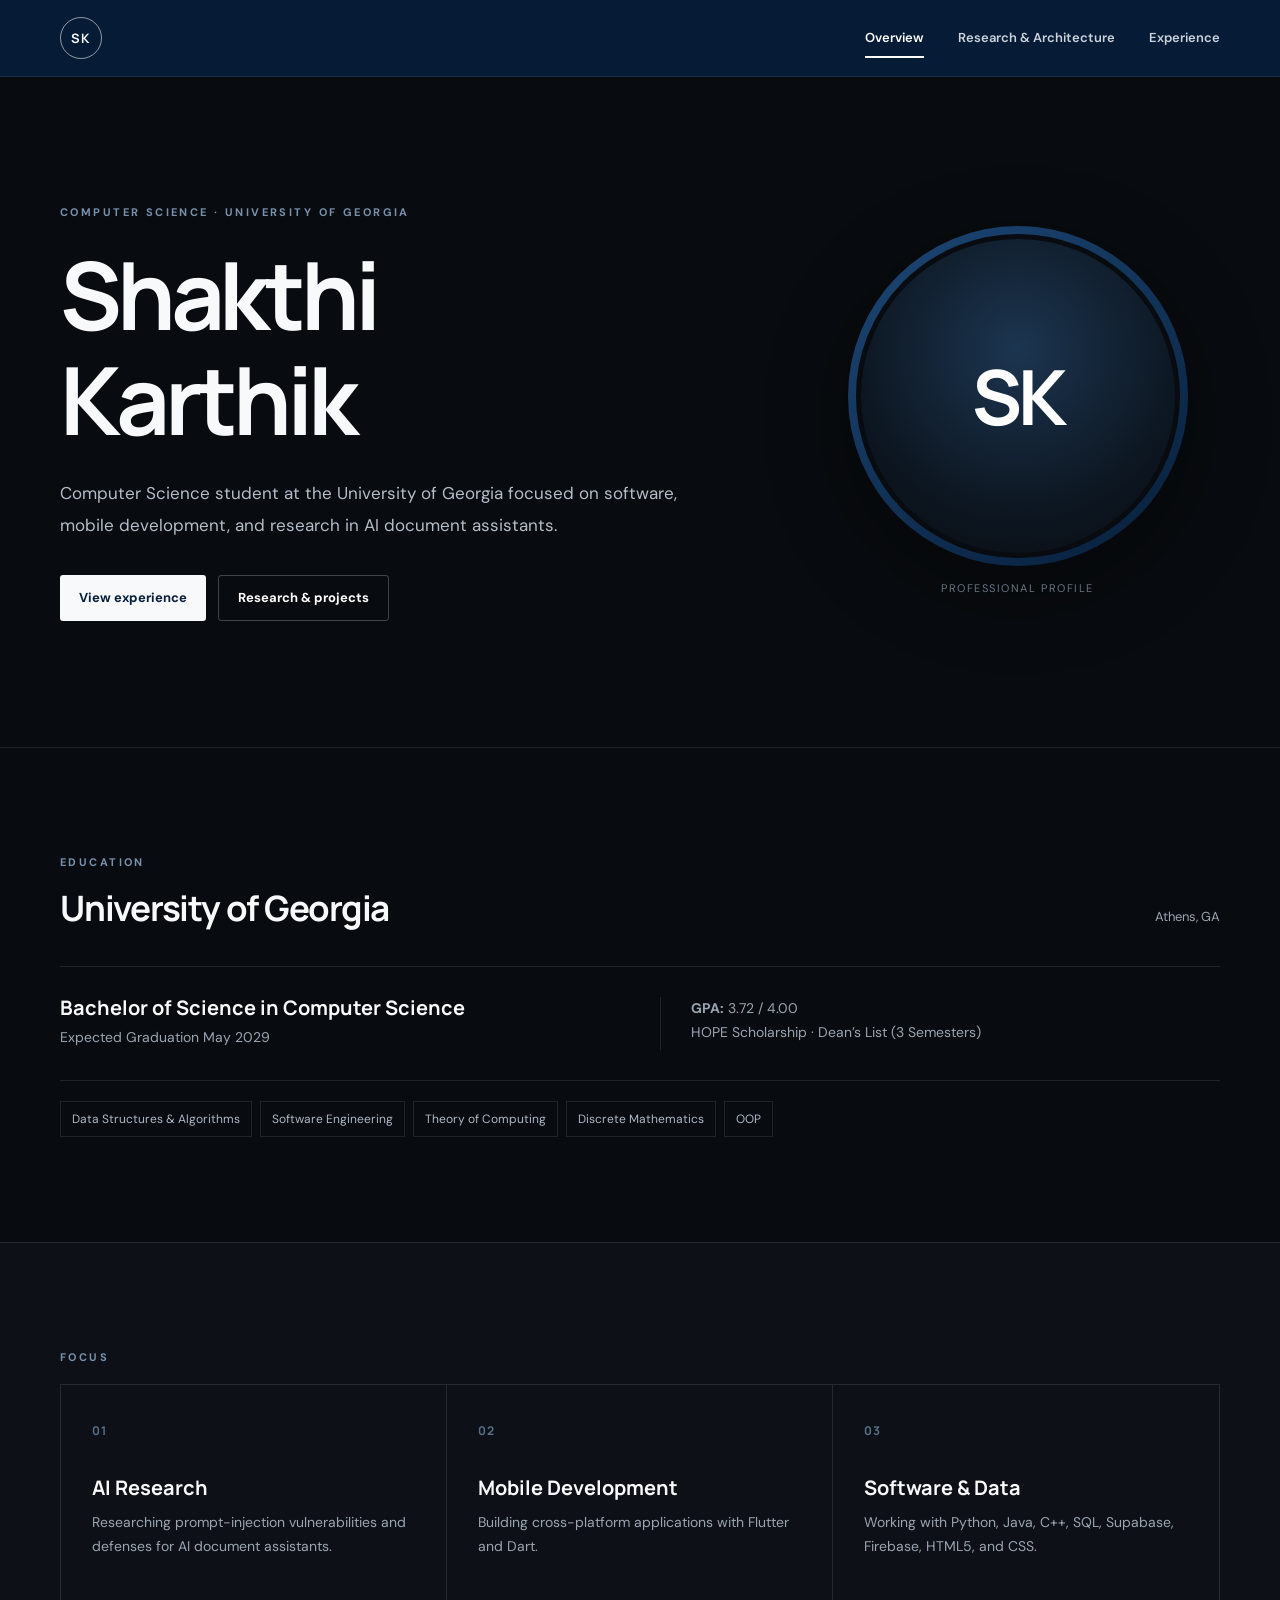
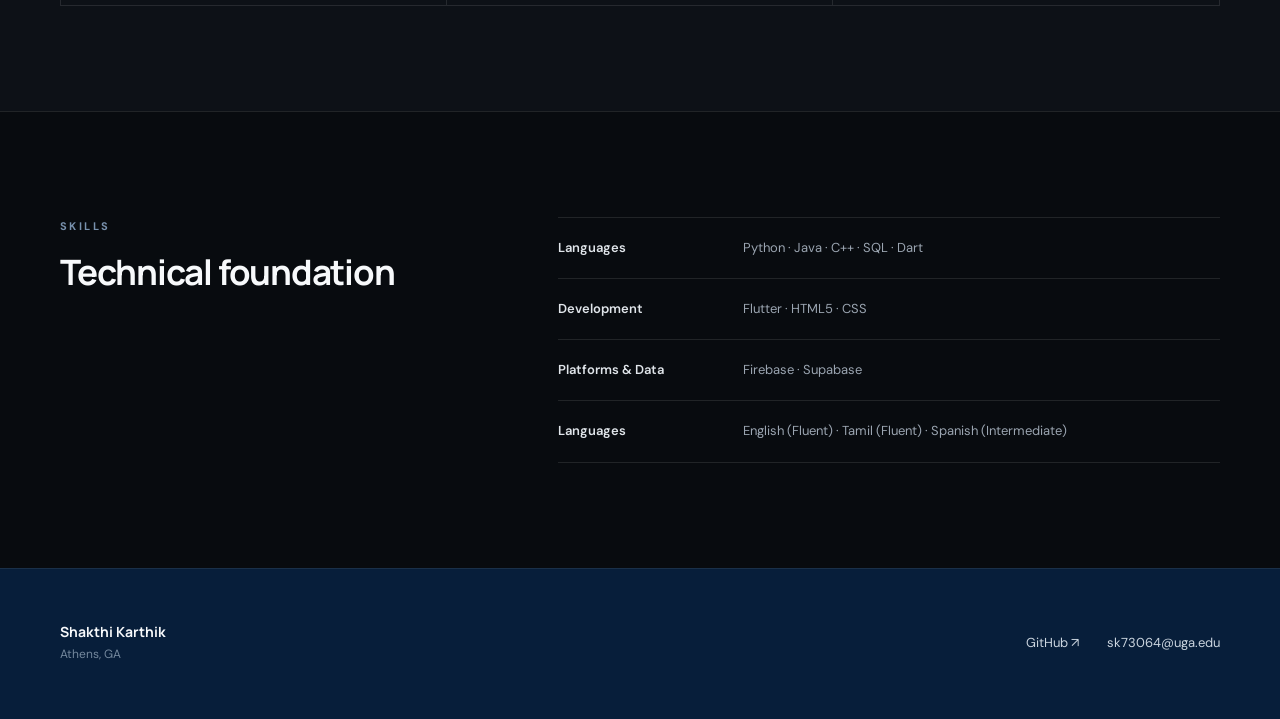
==== index.html @ 303799dc "Add files via upload" ====
<!DOCTYPE html>
<html lang="en">
<head>
  <meta charset="UTF-8">
  <meta name="viewport" content="width=device-width, initial-scale=1.0">
  <meta name="description" content="Shakthi Karthik — Computer Science portfolio.">
  <title>Shakthi Karthik | Overview</title>
  <link rel="stylesheet" href="styles.css">
</head>
<body>
  <header class="site-header">
    <div class="container nav-wrap">
      <a class="logo" href="index.html" aria-label="Shakthi Karthik home">SK</a>
      <nav aria-label="Primary navigation">
        <a class="active" href="index.html">Overview</a>
        <a href="research.html">Research &amp; Architecture</a>
        <a href="experience.html">Experience</a>
      </nav>
    </div>
  </header>

  <main>
    <section class="hero container">
      <div class="hero-copy">
        <p class="kicker">COMPUTER SCIENCE · UNIVERSITY OF GEORGIA</p>
        <h1>Shakthi<br>Karthik</h1>
        <p class="lead">
          Computer Science student at the University of Georgia focused on software,
          mobile development, and research in AI document assistants.
        </p>
        <div class="hero-actions">
          <a class="button button-light" href="experience.html">View experience</a>
          <a class="button button-outline" href="research.html">Research &amp; projects</a>
        </div>
      </div>

      <div class="portrait-wrap" aria-label="Profile image placeholder">
        <div class="portrait">
          <span>SK</span>
        </div>
        <p class="portrait-note">Professional profile</p>
      </div>
    </section>

    <section class="section">
      <div class="container">
        <div class="section-label">EDUCATION</div>
        <div class="split-heading">
          <h2>University of Georgia</h2>
          <span>Athens, GA</span>
        </div>

        <div class="education-row">
          <div>
            <h3>Bachelor of Science in Computer Science</h3>
            <p>Expected Graduation May 2029</p>
          </div>
          <div class="education-details">
            <p><strong>GPA:</strong> 3.72 / 4.00</p>
            <p>HOPE Scholarship · Dean’s List (3 Semesters)</p>
          </div>
        </div>

        <div class="coursework">
          <span>Data Structures &amp; Algorithms</span>
          <span>Software Engineering</span>
          <span>Theory of Computing</span>
          <span>Discrete Mathematics</span>
          <span>OOP</span>
        </div>
      </div>
    </section>

    <section class="section section-alt">
      <div class="container">
        <div class="section-label">FOCUS</div>
        <div class="focus-grid">
          <article>
            <span class="index">01</span>
            <h3>AI Research</h3>
            <p>Researching prompt-injection vulnerabilities and defenses for AI document assistants.</p>
          </article>
          <article>
            <span class="index">02</span>
            <h3>Mobile Development</h3>
            <p>Building cross-platform applications with Flutter and Dart.</p>
          </article>
          <article>
            <span class="index">03</span>
            <h3>Software &amp; Data</h3>
            <p>Working with Python, Java, C++, SQL, Supabase, Firebase, HTML5, and CSS.</p>
          </article>
        </div>
      </div>
    </section>

    <section class="section">
      <div class="container skills-layout">
        <div>
          <div class="section-label">SKILLS</div>
          <h2>Technical foundation</h2>
        </div>
        <div class="skill-list">
          <div><span>Languages</span><p>Python · Java · C++ · SQL · Dart</p></div>
          <div><span>Development</span><p>Flutter · HTML5 · CSS</p></div>
          <div><span>Platforms &amp; Data</span><p>Firebase · Supabase</p></div>
          <div><span>Languages</span><p>English (Fluent) · Tamil (Fluent) · Spanish (Intermediate)</p></div>
        </div>
      </div>
    </section>
  </main>

  <footer class="site-footer">
    <div class="container footer-wrap">
      <div>
        <span class="footer-name">Shakthi Karthik</span>
        <span class="footer-location">Athens, GA</span>
      </div>
      <div class="footer-links">
        <a href="https://github.com/skarthikb-tech" target="_blank" rel="noopener noreferrer">GitHub ↗</a>
        <a href="mailto:sk73064@uga.edu">sk73064@uga.edu</a>
      </div>
    </div>
  </footer>
</body>
</html>
---- styles.css ----
@import url('https://fonts.googleapis.com/css2?family=DM+Sans:wght@400;500;600;700&family=Manrope:wght@500;600;700;800&display=swap');

:root {
  --black: #080b0f;
  --black-2: #0d1117;
  --navy: #071e3a;
  --navy-2: #0b2a50;
  --white: #f7f9fb;
  --muted: #9ba5b1;
  --muted-2: #697482;
  --line: rgba(255,255,255,.10);
  --max: 1160px;
}

* { box-sizing: border-box; margin: 0; padding: 0; }

html { scroll-behavior: smooth; }

body {
  background: var(--black);
  color: var(--white);
  font-family: "DM Sans", sans-serif;
  line-height: 1.7;
  -webkit-font-smoothing: antialiased;
}

a { color: inherit; text-decoration: none; }

.container {
  width: min(calc(100% - 48px), var(--max));
  margin-inline: auto;
}

.site-header {
  position: sticky;
  top: 0;
  z-index: 20;
  background: rgba(7, 30, 58, .94);
  border-bottom: 1px solid rgba(255,255,255,.08);
  backdrop-filter: blur(16px);
}

.nav-wrap {
  height: 76px;
  display: flex;
  align-items: center;
  justify-content: space-between;
}

.logo {
  width: 42px;
  height: 42px;
  border: 1px solid rgba(255,255,255,.55);
  border-radius: 50%;
  display: grid;
  place-items: center;
  font: 700 13px "Manrope", sans-serif;
  letter-spacing: .12em;
  transition: .25s ease;
}

.logo:hover { background: rgba(255,255,255,.08); transform: translateY(-2px); }

nav { display: flex; gap: 34px; }

nav a {
  position: relative;
  color: #cbd3dc;
  font-size: 13px;
  font-weight: 600;
  transition: color .2s ease;
}

nav a:hover, nav a.active { color: #fff; }

nav a::after {
  content: "";
  position: absolute;
  left: 0;
  bottom: -9px;
  width: 0;
  height: 2px;
  background: #fff;
  transition: width .2s ease;
}

nav a:hover::after, nav a.active::after { width: 100%; }

.hero {
  min-height: 670px;
  display: grid;
  grid-template-columns: 1.25fr .75fr;
  align-items: center;
  gap: 80px;
}

.hero-copy { padding: 70px 0; }

.kicker, .section-label, .project-type {
  color: #7891ad;
  font-size: 11px;
  font-weight: 700;
  letter-spacing: .22em;
  text-transform: uppercase;
}

.kicker { margin-bottom: 20px; }

h1, h2, h3 {
  font-family: "Manrope", sans-serif;
  font-weight: 700;
  line-height: 1.12;
}

.hero h1 {
  font-size: clamp(56px, 8vw, 94px);
  letter-spacing: -.055em;
}

.lead {
  max-width: 620px;
  margin-top: 26px;
  color: #b5bec8;
  font-size: 17px;
  line-height: 1.85;
}

.hero-actions {
  display: flex;
  gap: 12px;
  flex-wrap: wrap;
  margin-top: 34px;
}

.button {
  min-height: 46px;
  padding: 0 19px;
  display: inline-flex;
  align-items: center;
  justify-content: center;
  border-radius: 3px;
  font-size: 13px;
  font-weight: 700;
  transition: .25s ease;
}

.button-light { background: #f7f9fb; color: #071e3a; }
.button-light:hover { background: #dfe7ef; transform: translateY(-2px); }

.button-outline {
  border: 1px solid rgba(255,255,255,.23);
  color: #fff;
}
.button-outline:hover { border-color: #fff; background: rgba(255,255,255,.05); }

.portrait-wrap { text-align: center; }

.portrait {
  width: min(340px, 75vw);
  aspect-ratio: 1;
  margin-inline: auto;
  border-radius: 50%;
  padding: 8px;
  display: grid;
  place-items: center;
  background: linear-gradient(145deg, #1c4775, #071e3a);
  box-shadow: 0 24px 80px rgba(0,0,0,.35);
}

.portrait::after {
  content: "";
  position: absolute;
  width: 0;
  height: 0;
}

.portrait span {
  width: 100%;
  height: 100%;
  border-radius: 50%;
  border: 5px solid var(--black);
  display: grid;
  place-items: center;
  background:
    radial-gradient(circle at 50% 35%, #1c3550, #0d1722 62%, #080b0f);
  color: #fff;
  font: 700 clamp(48px, 7vw, 76px) "Manrope", sans-serif;
  letter-spacing: -.05em;
}

.portrait-note {
  margin-top: 13px;
  color: var(--muted-2);
  font-size: 11px;
  letter-spacing: .14em;
  text-transform: uppercase;
}

.section {
  padding: 105px 0;
  border-top: 1px solid var(--line);
}

.section-alt { background: var(--black-2); }

.section-label { margin-bottom: 17px; }

.split-heading {
  display: flex;
  align-items: baseline;
  justify-content: space-between;
  gap: 30px;
}

.split-heading h2, .skills-layout h2 { font-size: 35px; letter-spacing: -.035em; }
.split-heading > span { color: var(--muted); font-size: 13px; }

.education-row {
  margin-top: 38px;
  padding: 30px 0;
  border-top: 1px solid var(--line);
  border-bottom: 1px solid var(--line);
  display: grid;
  grid-template-columns: 1fr 1fr;
  gap: 40px;
}

.education-row h3 { font-size: 20px; margin-bottom: 7px; }
.education-row p, .education-details p { color: var(--muted); font-size: 14px; }
.education-details { padding-left: 30px; border-left: 1px solid var(--line); }

.coursework {
  display: flex;
  flex-wrap: wrap;
  gap: 8px;
  margin-top: 20px;
}

.coursework span {
  border: 1px solid var(--line);
  color: #aeb8c3;
  padding: 7px 11px;
  font-size: 12px;
}

.focus-grid {
  display: grid;
  grid-template-columns: repeat(3,1fr);
  border: 1px solid var(--line);
}

.focus-grid article {
  min-height: 220px;
  padding: 31px;
  border-right: 1px solid var(--line);
}
.focus-grid article:last-child { border-right: 0; }

.index, .project-number {
  color: #58708a;
  font: 700 12px "Manrope", sans-serif;
  letter-spacing: .1em;
}

.focus-grid h3 { margin: 34px 0 11px; font-size: 20px; }
.focus-grid p { color: var(--muted); font-size: 14px; }

.skills-layout {
  display: grid;
  grid-template-columns: .75fr 1.25fr;
  gap: 100px;
}

.skill-list { border-top: 1px solid var(--line); }
.skill-list > div {
  display: grid;
  grid-template-columns: 160px 1fr;
  gap: 25px;
  padding: 19px 0;
  border-bottom: 1px solid var(--line);
}
.skill-list span { color: #e0e5ea; font-size: 13px; font-weight: 600; }
.skill-list p { color: var(--muted); font-size: 13px; }

.page-hero {
  padding: 110px 0 90px;
  border-bottom: 1px solid var(--line);
}
.page-hero h1 {
  margin-top: 13px;
  font-size: clamp(46px, 7vw, 78px);
  letter-spacing: -.055em;
}
.page-hero > p:last-child {
  max-width: 610px;
  margin-top: 25px;
  color: var(--muted);
  font-size: 16px;
}

.project-list { padding-top: 15px; }

.project {
  display: grid;
  grid-template-columns: 70px 1fr;
  gap: 30px;
  padding: 58px 0;
  border-bottom: 1px solid var(--line);
}

.project-number { padding-top: 5px; }

.project-top {
  display: flex;
  justify-content: space-between;
  gap: 30px;
  align-items: flex-start;
  margin-bottom: 23px;
}

.project-top h2 { max-width: 750px; margin-top: 7px; font-size: 28px; letter-spacing: -.025em; }
.project-top > span { color: var(--muted-2); font-size: 12px; white-space: nowrap; }

.project-body > p {
  max-width: 850px;
  margin-top: 14px;
  color: #aeb7c1;
  font-size: 14px;
}

.timeline { padding-top: 15px; }

.timeline-item {
  display: grid;
  grid-template-columns: 210px 1fr;
  gap: 55px;
  padding: 55px 0;
  border-bottom: 1px solid var(--line);
}

.timeline-date { color: var(--muted-2); font-size: 12px; padding-top: 5px; }
.timeline-content h2 { margin: 8px 0 22px; font-size: 29px; }
.timeline-content ul { margin-top: 10px; padding-left: 19px; }
.timeline-content li { margin: 9px 0; color: #aeb7c1; font-size: 14px; }

.site-footer {
  background: var(--navy);
  border-top: 1px solid rgba(255,255,255,.08);
}

.footer-wrap {
  min-height: 150px;
  display: flex;
  justify-content: space-between;
  align-items: center;
  gap: 30px;
}

.footer-name { display: block; font: 700 14px "Manrope", sans-serif; }
.footer-location { display: block; color: #74889d; font-size: 12px; margin-top: 3px; }

.footer-links { display: flex; gap: 28px; }
.footer-links a { color: #cbd5df; font-size: 13px; transition: .2s; }
.footer-links a:hover { color: #fff; }

@media (max-width: 850px) {
  .nav-wrap { height: auto; padding: 18px 0; flex-direction: column; gap: 18px; }
  nav { gap: 18px; justify-content: center; flex-wrap: wrap; }
  .hero { min-height: auto; grid-template-columns: 1fr; gap: 45px; text-align: center; padding-top: 60px; padding-bottom: 80px; }
  .hero-copy { padding: 0; }
  .lead { margin-inline: auto; }
  .hero-actions { justify-content: center; }
  .portrait-wrap { order: -1; }
  .portrait { width: 245px; }
  .education-row, .skills-layout { grid-template-columns: 1fr; gap: 25px; }
  .education-details { padding: 20px 0 0; border-left: 0; border-top: 1px solid var(--line); }
  .focus-grid { grid-template-columns: 1fr; }
  .focus-grid article { border-right: 0; border-bottom: 1px solid var(--line); }
  .focus-grid article:last-child { border-bottom: 0; }
  .project, .timeline-item { grid-template-columns: 1fr; gap: 16px; }
  .project-top { flex-direction: column; gap: 8px; }
  .project-top > span { white-space: normal; }
}

@media (max-width: 560px) {
  .container { width: min(calc(100% - 32px), var(--max)); }
  .hero h1 { font-size: 55px; }
  .page-hero h1 { font-size: 48px; }
  .split-heading { flex-direction: column; gap: 6px; }
  .skill-list > div { grid-template-columns: 1fr; gap: 4px; }
  .footer-wrap { padding: 32px 0; flex-direction: column; text-align: center; }
  .footer-links { flex-direction: column; gap: 9px; }
}
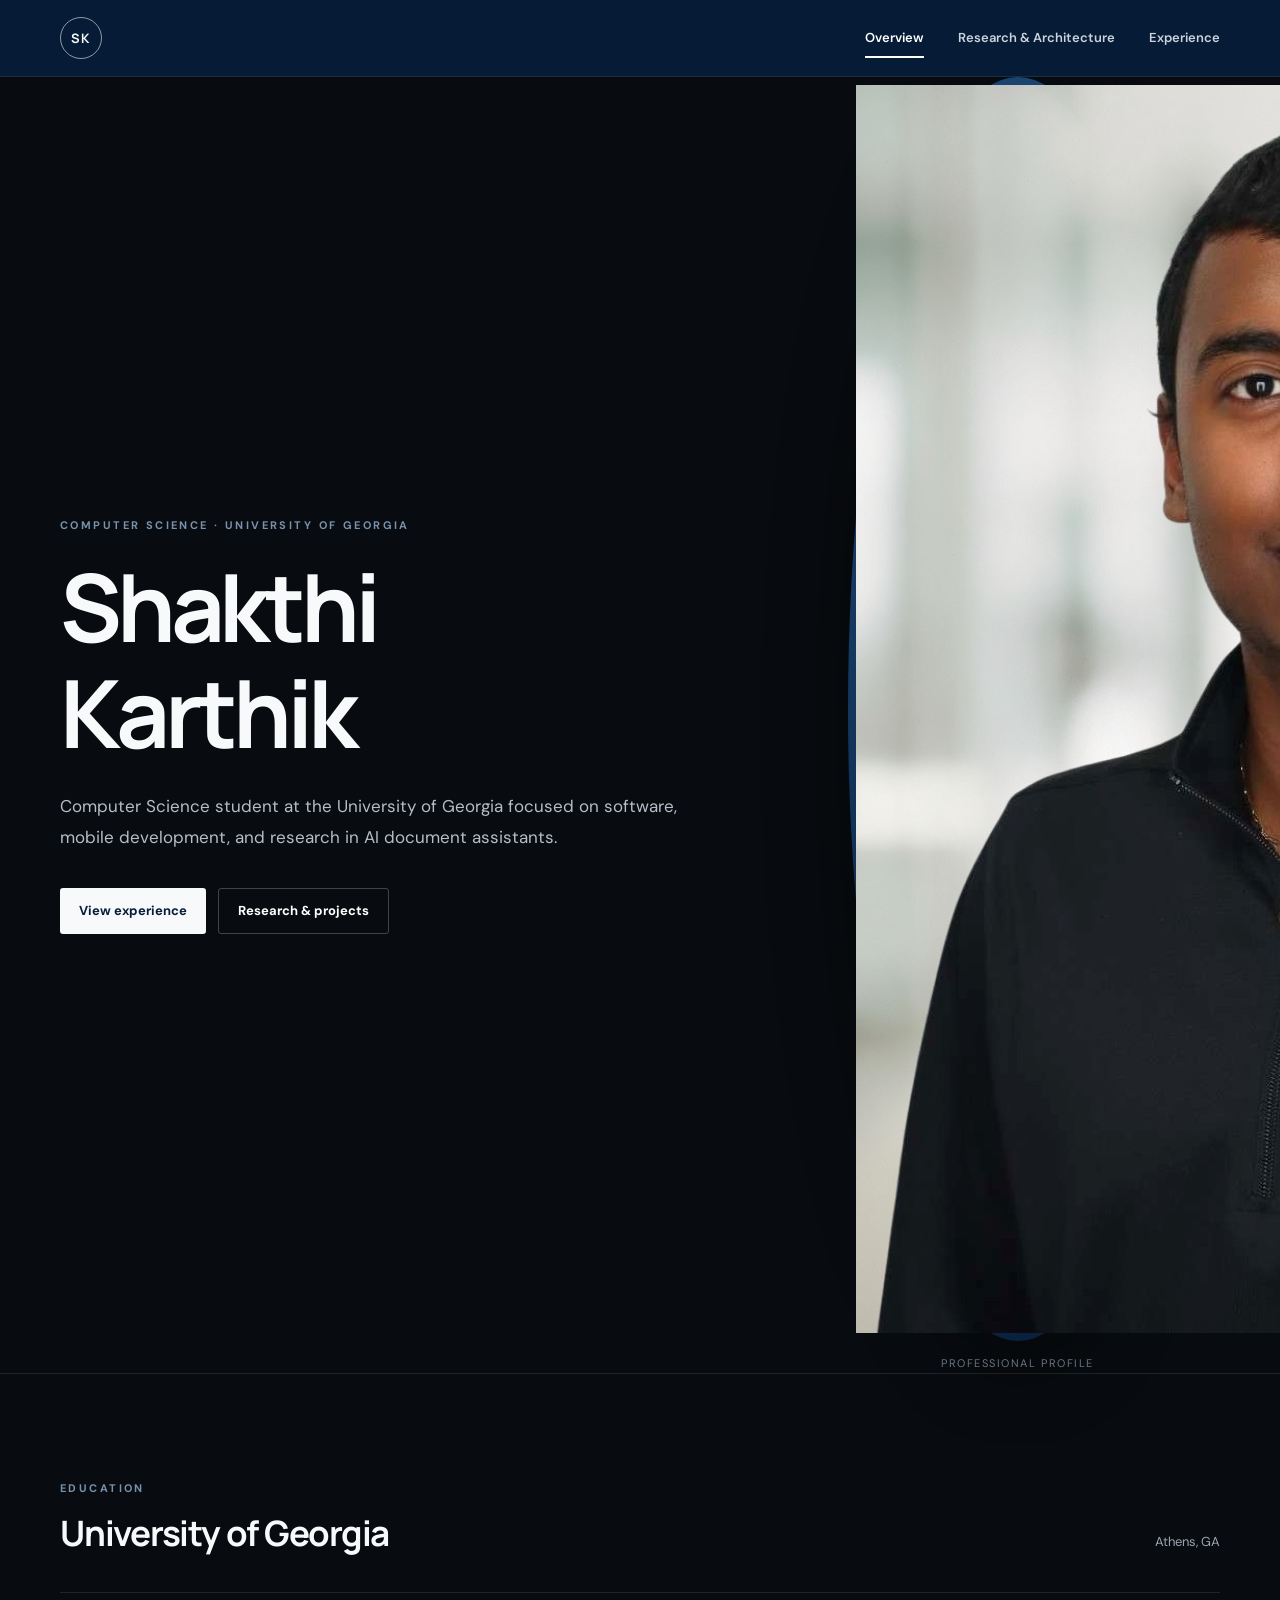
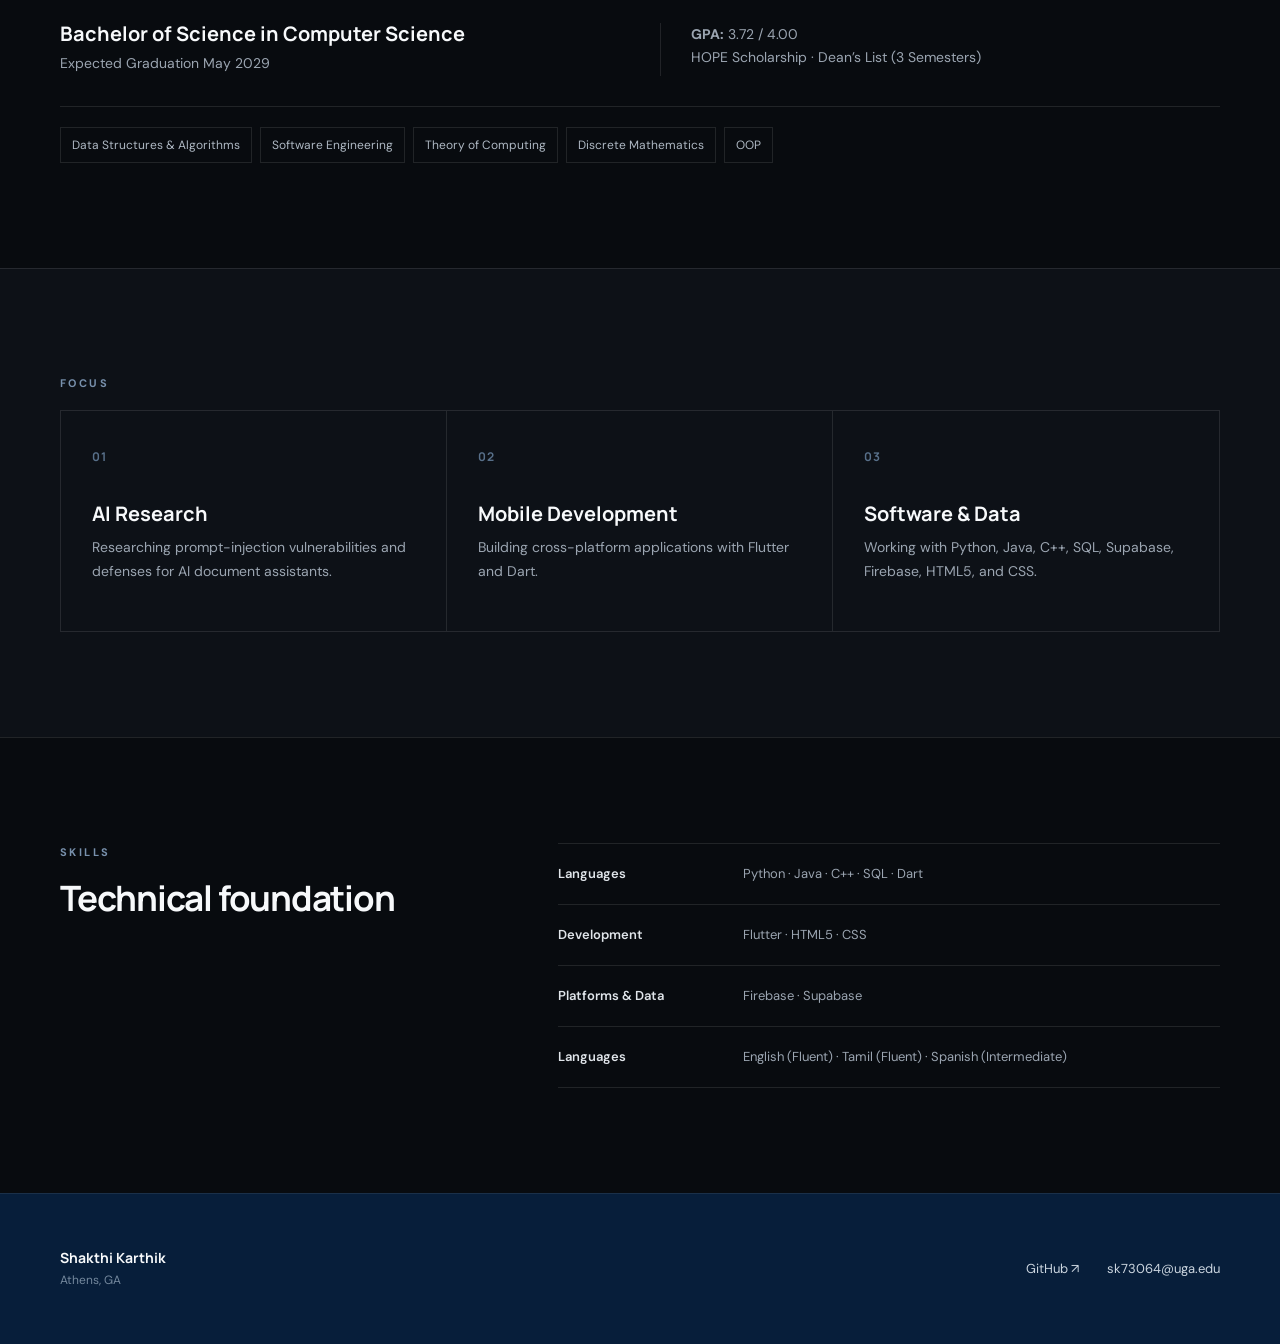
==== commit a7782f05: "Update index.html" ====
--- a/index.html
+++ b/index.html
@@ -34,9 +34,9 @@
         </div>
       </div>
 
-      <div class="portrait-wrap" aria-label="Profile image placeholder">
+      <div class="portrait-wrap">
         <div class="portrait">
-          <span>SK</span>
+          <img src="assets/cover.jpg" alt="Shakthi Karthik Cover" class="portrait-img">
         </div>
         <p class="portrait-note">Professional profile</p>
       </div>
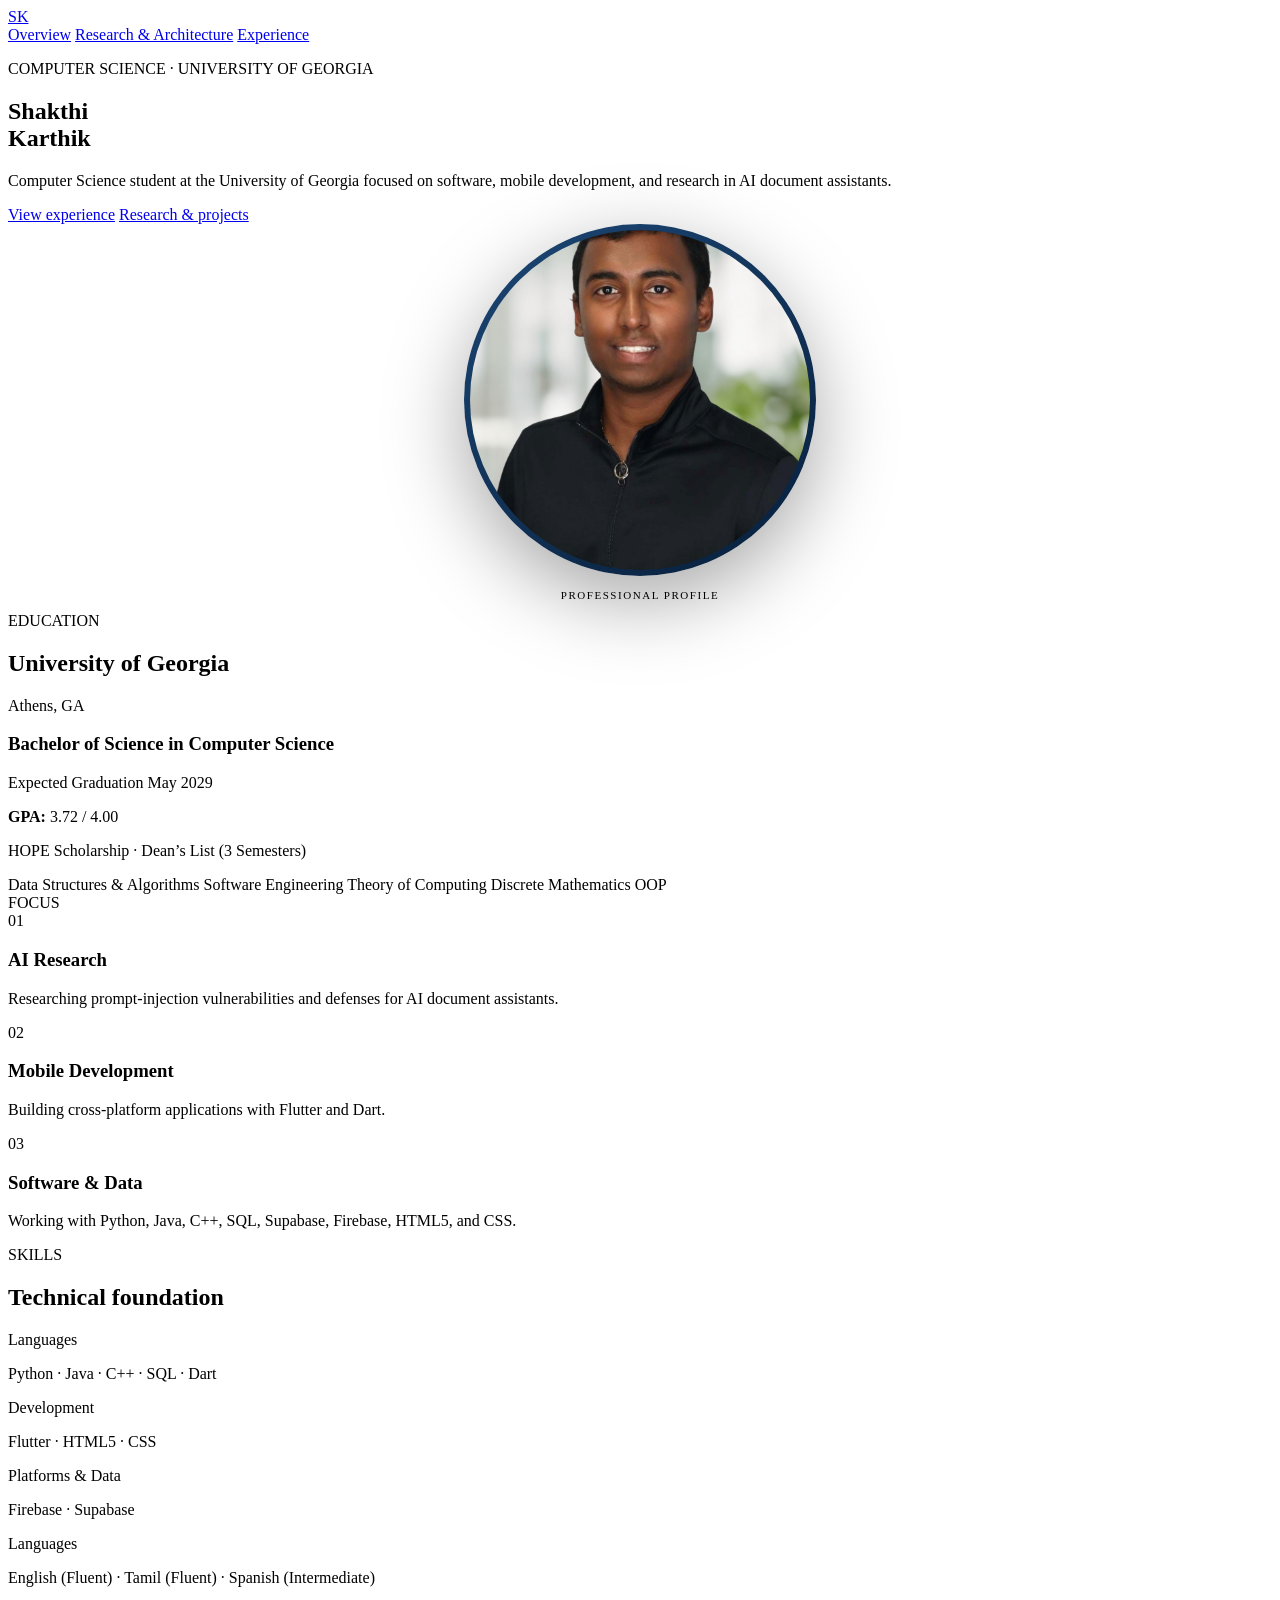
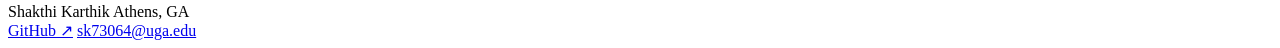
==== commit 6f6dc6d6: "Update index.html" ====
--- a/index.html
+++ b/index.html
@@ -5,6 +5,10 @@
   <meta name="viewport" content="width=device-width, initial-scale=1.0">
   <meta name="description" content="Shakthi Karthik — Computer Science portfolio.">
   <title>Shakthi Karthik | Overview</title>
+
+  <!-- Custom Initials Favicon in Circle -->
+  <link rel="icon" href="data:image/svg+xml,<svg xmlns='http://www.w3.org/2000/svg' viewBox='0 0 100 100'><circle cx='50' cy='50' r='50' fill='%23071e3a'/><text x='50%' y='55%' dominant-baseline='middle' text-anchor='middle' font-family='sans-serif' font-weight='bold' font-size='42' fill='%23f7f9fb'>SK</text></svg>">
+
   <link rel="stylesheet" href="styles.css">
 </head>
 <body>
@@ -36,7 +40,7 @@
 
       <div class="portrait-wrap">
         <div class="portrait">
-          <img src="assets/cover.jpg" alt="Shakthi Karthik Cover" class="portrait-img">
+          <img src="assets/cover.jpg" alt="Shakthi Karthik" class="portrait-img">
         </div>
         <p class="portrait-note">Professional profile</p>
       </div>
--- a/styles.css
+++ b/styles.css
@@ -1,179 +1,34 @@
-@import url('https://fonts.googleapis.com/css2?family=DM+Sans:wght@400;500;600;700&family=Manrope:wght@500;600;700;800&display=swap');
-
-:root {
-  --black: #080b0f;
-  --black-2: #0d1117;
-  --navy: #071e3a;
-  --navy-2: #0b2a50;
-  --white: #f7f9fb;
-  --muted: #9ba5b1;
-  --muted-2: #697482;
-  --line: rgba(255,255,255,.10);
-  --max: 1160px;
+.portrait-wrap {
+  text-align: center;
 }
 
-* { box-sizing: border-box; margin: 0; padding: 0; }
-
-html { scroll-behavior: smooth; }
-
-body {
-  background: var(--black);
-  color: var(--white);
-  font-family: "DM Sans", sans-serif;
-  line-height: 1.7;
-  -webkit-font-smoothing: antialiased;
+/* 1. Circle outer wrapper */
+.portrait {
+  width: min(340px, 75vw);
+  height: min(340px, 75vw);
+  aspect-ratio: 1 / 1;
+  margin-inline: auto;
+  border-radius: 50%;
+  padding: 6px; /* Width of the outer gradient border */
+  background: linear-gradient(145deg, #1c4775, #071e3a);
+  box-shadow: 0 24px 80px rgba(0,0,0,.35);
+  display: block;
 }
 
-a { color: inherit; text-decoration: none; }
-
-.container {
-  width: min(calc(100% - 48px), var(--max));
-  margin-inline: auto;
+/* 2. Image inside the circle */
+.portrait img,
+.portrait-img {
+  width: 100%;
+  height: 100%;
+  object-fit: cover; /* Fits image inside without stretching */
+  object-position: center; /* Centers your face/subject */
+  border-radius: 50%; /* Clips image into circle */
+  border: 4px solid var(--black); /* Inner black ring */
+  display: block;
+  box-sizing: border-box;
 }
 
-.site-header {
-  position: sticky;
-  top: 0;
-  z-index: 20;
-  background: rgba(7, 30, 58, .94);
-  border-bottom: 1px solid rgba(255,255,255,.08);
-  backdrop-filter: blur(16px);
-}
-
-.nav-wrap {
-  height: 76px;
-  display: flex;
-  align-items: center;
-  justify-content: space-between;
-}
-
-.logo {
-  width: 42px;
-  height: 42px;
-  border: 1px solid rgba(255,255,255,.55);
-  border-radius: 50%;
-  display: grid;
-  place-items: center;
-  font: 700 13px "Manrope", sans-serif;
-  letter-spacing: .12em;
-  transition: .25s ease;
-}
-
-.logo:hover { background: rgba(255,255,255,.08); transform: translateY(-2px); }
-
-nav { display: flex; gap: 34px; }
-
-nav a {
-  position: relative;
-  color: #cbd3dc;
-  font-size: 13px;
-  font-weight: 600;
-  transition: color .2s ease;
-}
-
-nav a:hover, nav a.active { color: #fff; }
-
-nav a::after {
-  content: "";
-  position: absolute;
-  left: 0;
-  bottom: -9px;
-  width: 0;
-  height: 2px;
-  background: #fff;
-  transition: width .2s ease;
-}
-
-nav a:hover::after, nav a.active::after { width: 100%; }
-
-.hero {
-  min-height: 670px;
-  display: grid;
-  grid-template-columns: 1.25fr .75fr;
-  align-items: center;
-  gap: 80px;
-}
-
-.hero-copy { padding: 70px 0; }
-
-.kicker, .section-label, .project-type {
-  color: #7891ad;
-  font-size: 11px;
-  font-weight: 700;
-  letter-spacing: .22em;
-  text-transform: uppercase;
-}
-
-.kicker { margin-bottom: 20px; }
-
-h1, h2, h3 {
-  font-family: "Manrope", sans-serif;
-  font-weight: 700;
-  line-height: 1.12;
-}
-
-.hero h1 {
-  font-size: clamp(56px, 8vw, 94px);
-  letter-spacing: -.055em;
-}
-
-.lead {
-  max-width: 620px;
-  margin-top: 26px;
-  color: #b5bec8;
-  font-size: 17px;
-  line-height: 1.85;
-}
-
-.hero-actions {
-  display: flex;
-  gap: 12px;
-  flex-wrap: wrap;
-  margin-top: 34px;
-}
-
-.button {
-  min-height: 46px;
-  padding: 0 19px;
-  display: inline-flex;
-  align-items: center;
-  justify-content: center;
-  border-radius: 3px;
-  font-size: 13px;
-  font-weight: 700;
-  transition: .25s ease;
-}
-
-.button-light { background: #f7f9fb; color: #071e3a; }
-.button-light:hover { background: #dfe7ef; transform: translateY(-2px); }
-
-.button-outline {
-  border: 1px solid rgba(255,255,255,.23);
-  color: #fff;
-}
-.button-outline:hover { border-color: #fff; background: rgba(255,255,255,.05); }
-
-.portrait-wrap { text-align: center; }
-
-.portrait {
-  width: min(340px, 75vw);
-  aspect-ratio: 1;
-  margin-inline: auto;
-  border-radius: 50%;
-  padding: 8px;
-  display: grid;
-  place-items: center;
-  background: linear-gradient(145deg, #1c4775, #071e3a);
-  box-shadow: 0 24px 80px rgba(0,0,0,.35);
-}
-
-.portrait::after {
-  content: "";
-  position: absolute;
-  width: 0;
-  height: 0;
-}
-
+/* 3. Fallback text styling if no img is present */
 .portrait span {
   width: 100%;
   height: 100%;
@@ -181,11 +36,11 @@
   border: 5px solid var(--black);
   display: grid;
   place-items: center;
-  background:
-    radial-gradient(circle at 50% 35%, #1c3550, #0d1722 62%, #080b0f);
+  background: radial-gradient(circle at 50% 35%, #1c3550, #0d1722 62%, #080b0f);
   color: #fff;
   font: 700 clamp(48px, 7vw, 76px) "Manrope", sans-serif;
   letter-spacing: -.05em;
+  box-sizing: border-box;
 }
 
 .portrait-note {
@@ -195,199 +50,3 @@
   letter-spacing: .14em;
   text-transform: uppercase;
 }
-
-.section {
-  padding: 105px 0;
-  border-top: 1px solid var(--line);
-}
-
-.section-alt { background: var(--black-2); }
-
-.section-label { margin-bottom: 17px; }
-
-.split-heading {
-  display: flex;
-  align-items: baseline;
-  justify-content: space-between;
-  gap: 30px;
-}
-
-.split-heading h2, .skills-layout h2 { font-size: 35px; letter-spacing: -.035em; }
-.split-heading > span { color: var(--muted); font-size: 13px; }
-
-.education-row {
-  margin-top: 38px;
-  padding: 30px 0;
-  border-top: 1px solid var(--line);
-  border-bottom: 1px solid var(--line);
-  display: grid;
-  grid-template-columns: 1fr 1fr;
-  gap: 40px;
-}
-
-.education-row h3 { font-size: 20px; margin-bottom: 7px; }
-.education-row p, .education-details p { color: var(--muted); font-size: 14px; }
-.education-details { padding-left: 30px; border-left: 1px solid var(--line); }
-
-.coursework {
-  display: flex;
-  flex-wrap: wrap;
-  gap: 8px;
-  margin-top: 20px;
-}
-
-.coursework span {
-  border: 1px solid var(--line);
-  color: #aeb8c3;
-  padding: 7px 11px;
-  font-size: 12px;
-}
-
-.focus-grid {
-  display: grid;
-  grid-template-columns: repeat(3,1fr);
-  border: 1px solid var(--line);
-}
-
-.focus-grid article {
-  min-height: 220px;
-  padding: 31px;
-  border-right: 1px solid var(--line);
-}
-.focus-grid article:last-child { border-right: 0; }
-
-.index, .project-number {
-  color: #58708a;
-  font: 700 12px "Manrope", sans-serif;
-  letter-spacing: .1em;
-}
-
-.focus-grid h3 { margin: 34px 0 11px; font-size: 20px; }
-.focus-grid p { color: var(--muted); font-size: 14px; }
-
-.skills-layout {
-  display: grid;
-  grid-template-columns: .75fr 1.25fr;
-  gap: 100px;
-}
-
-.skill-list { border-top: 1px solid var(--line); }
-.skill-list > div {
-  display: grid;
-  grid-template-columns: 160px 1fr;
-  gap: 25px;
-  padding: 19px 0;
-  border-bottom: 1px solid var(--line);
-}
-.skill-list span { color: #e0e5ea; font-size: 13px; font-weight: 600; }
-.skill-list p { color: var(--muted); font-size: 13px; }
-
-.page-hero {
-  padding: 110px 0 90px;
-  border-bottom: 1px solid var(--line);
-}
-.page-hero h1 {
-  margin-top: 13px;
-  font-size: clamp(46px, 7vw, 78px);
-  letter-spacing: -.055em;
-}
-.page-hero > p:last-child {
-  max-width: 610px;
-  margin-top: 25px;
-  color: var(--muted);
-  font-size: 16px;
-}
-
-.project-list { padding-top: 15px; }
-
-.project {
-  display: grid;
-  grid-template-columns: 70px 1fr;
-  gap: 30px;
-  padding: 58px 0;
-  border-bottom: 1px solid var(--line);
-}
-
-.project-number { padding-top: 5px; }
-
-.project-top {
-  display: flex;
-  justify-content: space-between;
-  gap: 30px;
-  align-items: flex-start;
-  margin-bottom: 23px;
-}
-
-.project-top h2 { max-width: 750px; margin-top: 7px; font-size: 28px; letter-spacing: -.025em; }
-.project-top > span { color: var(--muted-2); font-size: 12px; white-space: nowrap; }
-
-.project-body > p {
-  max-width: 850px;
-  margin-top: 14px;
-  color: #aeb7c1;
-  font-size: 14px;
-}
-
-.timeline { padding-top: 15px; }
-
-.timeline-item {
-  display: grid;
-  grid-template-columns: 210px 1fr;
-  gap: 55px;
-  padding: 55px 0;
-  border-bottom: 1px solid var(--line);
-}
-
-.timeline-date { color: var(--muted-2); font-size: 12px; padding-top: 5px; }
-.timeline-content h2 { margin: 8px 0 22px; font-size: 29px; }
-.timeline-content ul { margin-top: 10px; padding-left: 19px; }
-.timeline-content li { margin: 9px 0; color: #aeb7c1; font-size: 14px; }
-
-.site-footer {
-  background: var(--navy);
-  border-top: 1px solid rgba(255,255,255,.08);
-}
-
-.footer-wrap {
-  min-height: 150px;
-  display: flex;
-  justify-content: space-between;
-  align-items: center;
-  gap: 30px;
-}
-
-.footer-name { display: block; font: 700 14px "Manrope", sans-serif; }
-.footer-location { display: block; color: #74889d; font-size: 12px; margin-top: 3px; }
-
-.footer-links { display: flex; gap: 28px; }
-.footer-links a { color: #cbd5df; font-size: 13px; transition: .2s; }
-.footer-links a:hover { color: #fff; }
-
-@media (max-width: 850px) {
-  .nav-wrap { height: auto; padding: 18px 0; flex-direction: column; gap: 18px; }
-  nav { gap: 18px; justify-content: center; flex-wrap: wrap; }
-  .hero { min-height: auto; grid-template-columns: 1fr; gap: 45px; text-align: center; padding-top: 60px; padding-bottom: 80px; }
-  .hero-copy { padding: 0; }
-  .lead { margin-inline: auto; }
-  .hero-actions { justify-content: center; }
-  .portrait-wrap { order: -1; }
-  .portrait { width: 245px; }
-  .education-row, .skills-layout { grid-template-columns: 1fr; gap: 25px; }
-  .education-details { padding: 20px 0 0; border-left: 0; border-top: 1px solid var(--line); }
-  .focus-grid { grid-template-columns: 1fr; }
-  .focus-grid article { border-right: 0; border-bottom: 1px solid var(--line); }
-  .focus-grid article:last-child { border-bottom: 0; }
-  .project, .timeline-item { grid-template-columns: 1fr; gap: 16px; }
-  .project-top { flex-direction: column; gap: 8px; }
-  .project-top > span { white-space: normal; }
-}
-
-@media (max-width: 560px) {
-  .container { width: min(calc(100% - 32px), var(--max)); }
-  .hero h1 { font-size: 55px; }
-  .page-hero h1 { font-size: 48px; }
-  .split-heading { flex-direction: column; gap: 6px; }
-  .skill-list > div { grid-template-columns: 1fr; gap: 4px; }
-  .footer-wrap { padding: 32px 0; flex-direction: column; text-align: center; }
-  .footer-links { flex-direction: column; gap: 9px; }
-}
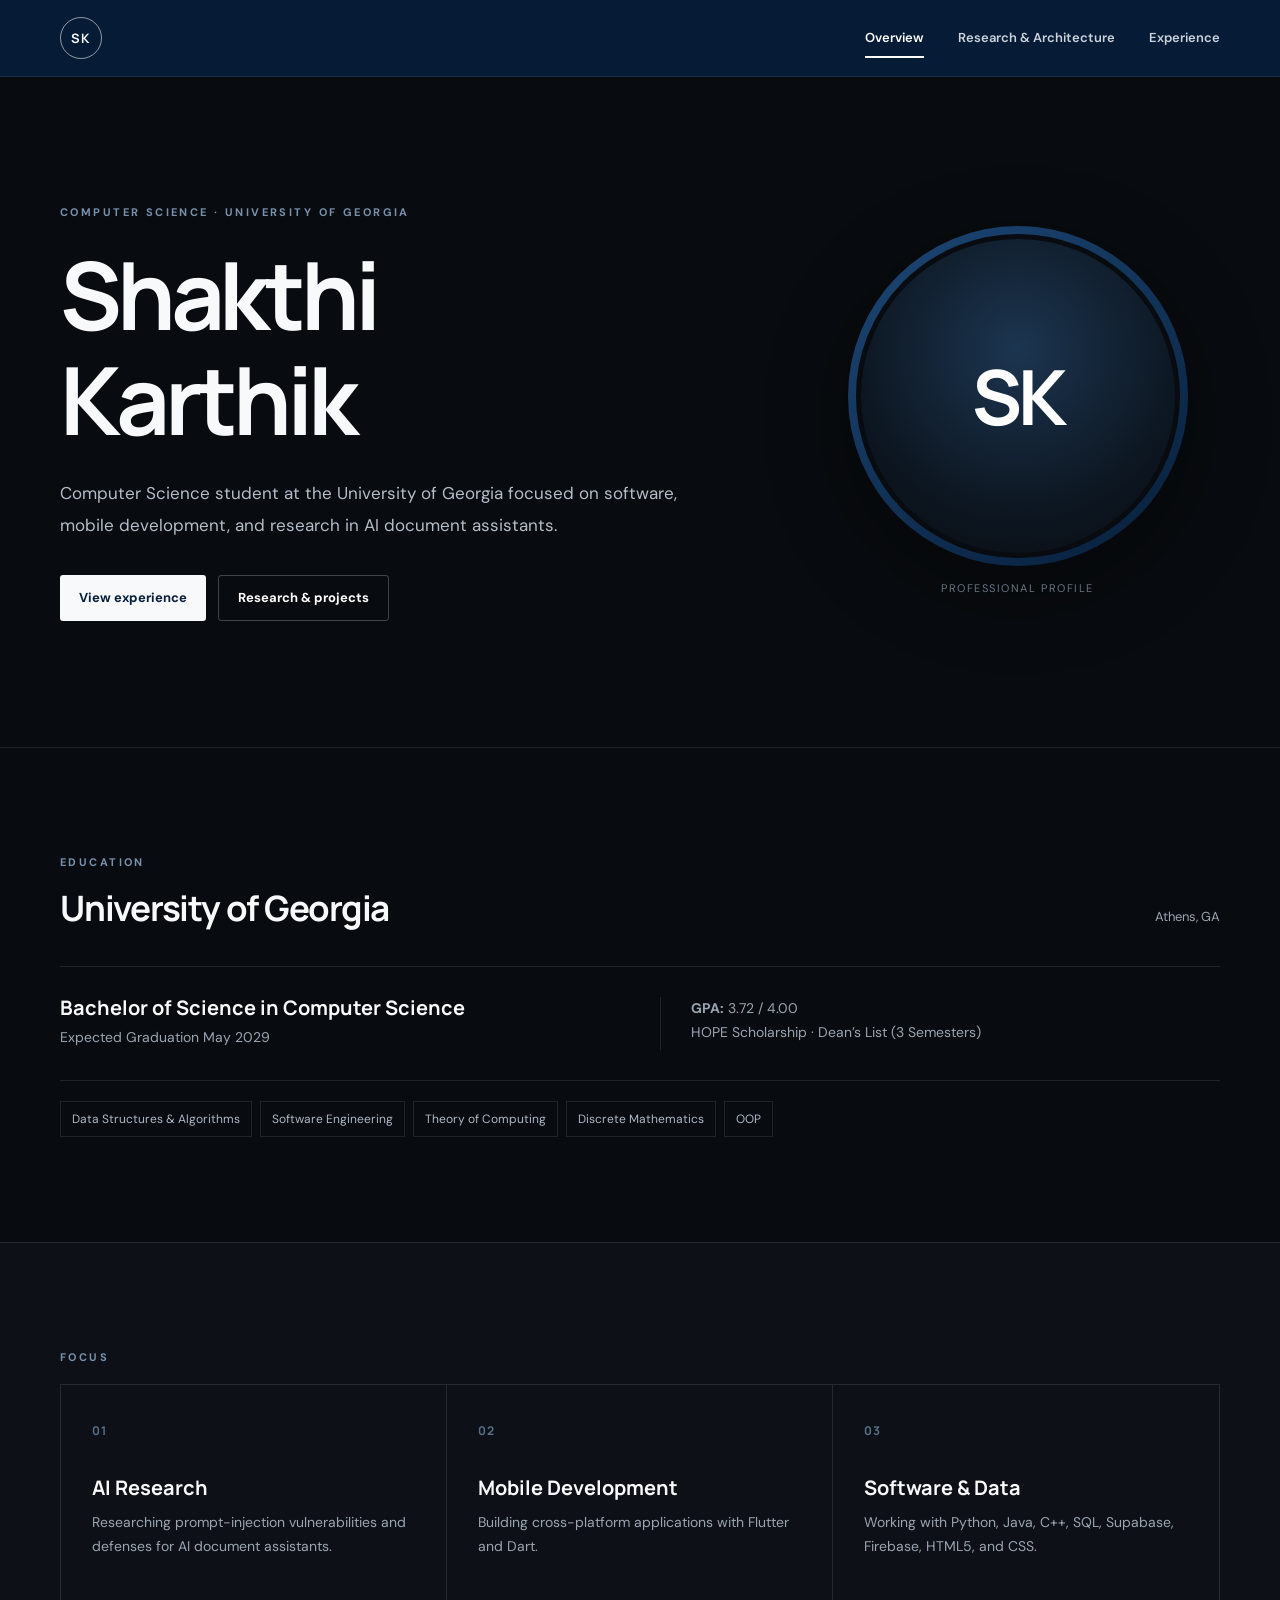
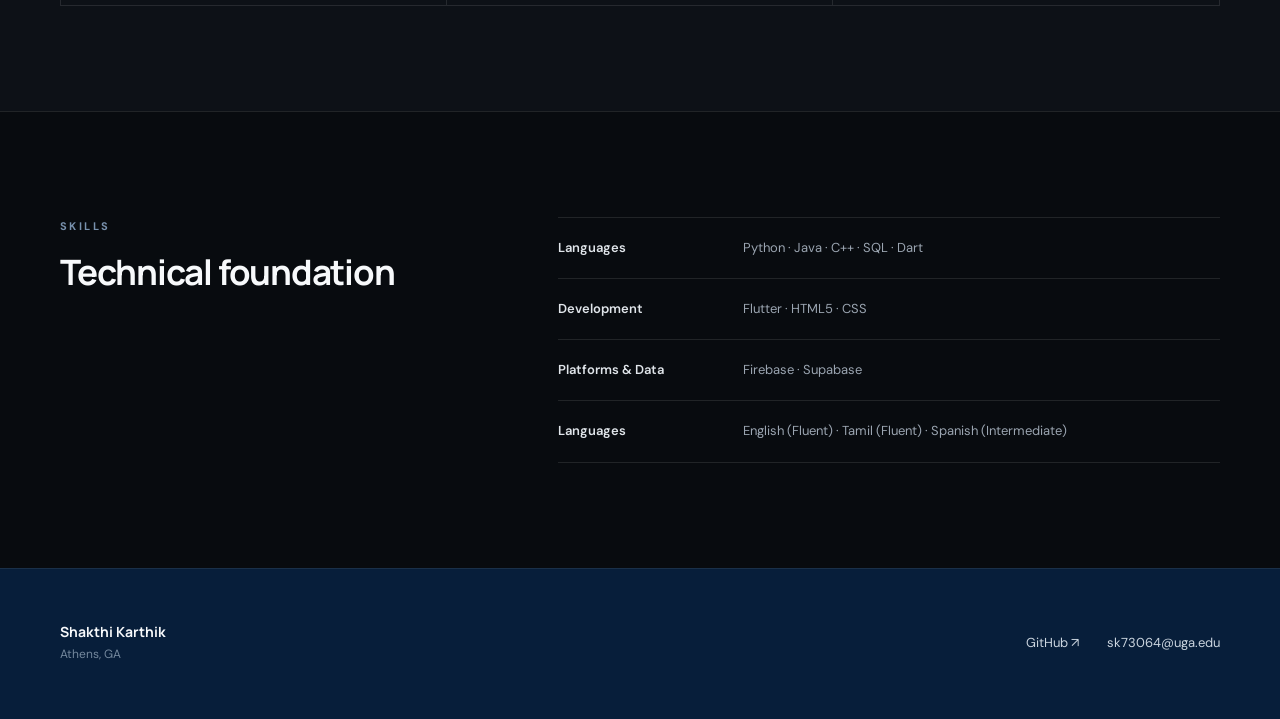
==== commit fabb586d: "Add files via upload" ====
--- a/index.html
+++ b/index.html
@@ -5,10 +5,6 @@
   <meta name="viewport" content="width=device-width, initial-scale=1.0">
   <meta name="description" content="Shakthi Karthik — Computer Science portfolio.">
   <title>Shakthi Karthik | Overview</title>
-
-  <!-- Custom Initials Favicon in Circle -->
-  <link rel="icon" href="data:image/svg+xml,<svg xmlns='http://www.w3.org/2000/svg' viewBox='0 0 100 100'><circle cx='50' cy='50' r='50' fill='%23071e3a'/><text x='50%' y='55%' dominant-baseline='middle' text-anchor='middle' font-family='sans-serif' font-weight='bold' font-size='42' fill='%23f7f9fb'>SK</text></svg>">
-
   <link rel="stylesheet" href="styles.css">
 </head>
 <body>
@@ -38,9 +34,9 @@
         </div>
       </div>
 
-      <div class="portrait-wrap">
+      <div class="portrait-wrap" aria-label="Profile image placeholder">
         <div class="portrait">
-          <img src="assets/cover.jpg" alt="Shakthi Karthik" class="portrait-img">
+          <span>SK</span>
         </div>
         <p class="portrait-note">Professional profile</p>
       </div>
--- a/styles.css
+++ b/styles.css
@@ -1,34 +1,179 @@
-.portrait-wrap {
-  text-align: center;
-}
-
-/* 1. Circle outer wrapper */
+@import url('https://fonts.googleapis.com/css2?family=DM+Sans:wght@400;500;600;700&family=Manrope:wght@500;600;700;800&display=swap');
+
+:root {
+  --black: #080b0f;
+  --black-2: #0d1117;
+  --navy: #071e3a;
+  --navy-2: #0b2a50;
+  --white: #f7f9fb;
+  --muted: #9ba5b1;
+  --muted-2: #697482;
+  --line: rgba(255,255,255,.10);
+  --max: 1160px;
+}
+
+* { box-sizing: border-box; margin: 0; padding: 0; }
+
+html { scroll-behavior: smooth; }
+
+body {
+  background: var(--black);
+  color: var(--white);
+  font-family: "DM Sans", sans-serif;
+  line-height: 1.7;
+  -webkit-font-smoothing: antialiased;
+}
+
+a { color: inherit; text-decoration: none; }
+
+.container {
+  width: min(calc(100% - 48px), var(--max));
+  margin-inline: auto;
+}
+
+.site-header {
+  position: sticky;
+  top: 0;
+  z-index: 20;
+  background: rgba(7, 30, 58, .94);
+  border-bottom: 1px solid rgba(255,255,255,.08);
+  backdrop-filter: blur(16px);
+}
+
+.nav-wrap {
+  height: 76px;
+  display: flex;
+  align-items: center;
+  justify-content: space-between;
+}
+
+.logo {
+  width: 42px;
+  height: 42px;
+  border: 1px solid rgba(255,255,255,.55);
+  border-radius: 50%;
+  display: grid;
+  place-items: center;
+  font: 700 13px "Manrope", sans-serif;
+  letter-spacing: .12em;
+  transition: .25s ease;
+}
+
+.logo:hover { background: rgba(255,255,255,.08); transform: translateY(-2px); }
+
+nav { display: flex; gap: 34px; }
+
+nav a {
+  position: relative;
+  color: #cbd3dc;
+  font-size: 13px;
+  font-weight: 600;
+  transition: color .2s ease;
+}
+
+nav a:hover, nav a.active { color: #fff; }
+
+nav a::after {
+  content: "";
+  position: absolute;
+  left: 0;
+  bottom: -9px;
+  width: 0;
+  height: 2px;
+  background: #fff;
+  transition: width .2s ease;
+}
+
+nav a:hover::after, nav a.active::after { width: 100%; }
+
+.hero {
+  min-height: 670px;
+  display: grid;
+  grid-template-columns: 1.25fr .75fr;
+  align-items: center;
+  gap: 80px;
+}
+
+.hero-copy { padding: 70px 0; }
+
+.kicker, .section-label, .project-type {
+  color: #7891ad;
+  font-size: 11px;
+  font-weight: 700;
+  letter-spacing: .22em;
+  text-transform: uppercase;
+}
+
+.kicker { margin-bottom: 20px; }
+
+h1, h2, h3 {
+  font-family: "Manrope", sans-serif;
+  font-weight: 700;
+  line-height: 1.12;
+}
+
+.hero h1 {
+  font-size: clamp(56px, 8vw, 94px);
+  letter-spacing: -.055em;
+}
+
+.lead {
+  max-width: 620px;
+  margin-top: 26px;
+  color: #b5bec8;
+  font-size: 17px;
+  line-height: 1.85;
+}
+
+.hero-actions {
+  display: flex;
+  gap: 12px;
+  flex-wrap: wrap;
+  margin-top: 34px;
+}
+
+.button {
+  min-height: 46px;
+  padding: 0 19px;
+  display: inline-flex;
+  align-items: center;
+  justify-content: center;
+  border-radius: 3px;
+  font-size: 13px;
+  font-weight: 700;
+  transition: .25s ease;
+}
+
+.button-light { background: #f7f9fb; color: #071e3a; }
+.button-light:hover { background: #dfe7ef; transform: translateY(-2px); }
+
+.button-outline {
+  border: 1px solid rgba(255,255,255,.23);
+  color: #fff;
+}
+.button-outline:hover { border-color: #fff; background: rgba(255,255,255,.05); }
+
+.portrait-wrap { text-align: center; }
+
 .portrait {
   width: min(340px, 75vw);
-  height: min(340px, 75vw);
-  aspect-ratio: 1 / 1;
+  aspect-ratio: 1;
   margin-inline: auto;
   border-radius: 50%;
-  padding: 6px; /* Width of the outer gradient border */
+  padding: 8px;
+  display: grid;
+  place-items: center;
   background: linear-gradient(145deg, #1c4775, #071e3a);
   box-shadow: 0 24px 80px rgba(0,0,0,.35);
-  display: block;
-}
-
-/* 2. Image inside the circle */
-.portrait img,
-.portrait-img {
-  width: 100%;
-  height: 100%;
-  object-fit: cover; /* Fits image inside without stretching */
-  object-position: center; /* Centers your face/subject */
-  border-radius: 50%; /* Clips image into circle */
-  border: 4px solid var(--black); /* Inner black ring */
-  display: block;
-  box-sizing: border-box;
-}
-
-/* 3. Fallback text styling if no img is present */
+}
+
+.portrait::after {
+  content: "";
+  position: absolute;
+  width: 0;
+  height: 0;
+}
+
 .portrait span {
   width: 100%;
   height: 100%;
@@ -36,11 +181,11 @@
   border: 5px solid var(--black);
   display: grid;
   place-items: center;
-  background: radial-gradient(circle at 50% 35%, #1c3550, #0d1722 62%, #080b0f);
+  background:
+    radial-gradient(circle at 50% 35%, #1c3550, #0d1722 62%, #080b0f);
   color: #fff;
   font: 700 clamp(48px, 7vw, 76px) "Manrope", sans-serif;
   letter-spacing: -.05em;
-  box-sizing: border-box;
 }
 
 .portrait-note {
@@ -50,3 +195,199 @@
   letter-spacing: .14em;
   text-transform: uppercase;
 }
+
+.section {
+  padding: 105px 0;
+  border-top: 1px solid var(--line);
+}
+
+.section-alt { background: var(--black-2); }
+
+.section-label { margin-bottom: 17px; }
+
+.split-heading {
+  display: flex;
+  align-items: baseline;
+  justify-content: space-between;
+  gap: 30px;
+}
+
+.split-heading h2, .skills-layout h2 { font-size: 35px; letter-spacing: -.035em; }
+.split-heading > span { color: var(--muted); font-size: 13px; }
+
+.education-row {
+  margin-top: 38px;
+  padding: 30px 0;
+  border-top: 1px solid var(--line);
+  border-bottom: 1px solid var(--line);
+  display: grid;
+  grid-template-columns: 1fr 1fr;
+  gap: 40px;
+}
+
+.education-row h3 { font-size: 20px; margin-bottom: 7px; }
+.education-row p, .education-details p { color: var(--muted); font-size: 14px; }
+.education-details { padding-left: 30px; border-left: 1px solid var(--line); }
+
+.coursework {
+  display: flex;
+  flex-wrap: wrap;
+  gap: 8px;
+  margin-top: 20px;
+}
+
+.coursework span {
+  border: 1px solid var(--line);
+  color: #aeb8c3;
+  padding: 7px 11px;
+  font-size: 12px;
+}
+
+.focus-grid {
+  display: grid;
+  grid-template-columns: repeat(3,1fr);
+  border: 1px solid var(--line);
+}
+
+.focus-grid article {
+  min-height: 220px;
+  padding: 31px;
+  border-right: 1px solid var(--line);
+}
+.focus-grid article:last-child { border-right: 0; }
+
+.index, .project-number {
+  color: #58708a;
+  font: 700 12px "Manrope", sans-serif;
+  letter-spacing: .1em;
+}
+
+.focus-grid h3 { margin: 34px 0 11px; font-size: 20px; }
+.focus-grid p { color: var(--muted); font-size: 14px; }
+
+.skills-layout {
+  display: grid;
+  grid-template-columns: .75fr 1.25fr;
+  gap: 100px;
+}
+
+.skill-list { border-top: 1px solid var(--line); }
+.skill-list > div {
+  display: grid;
+  grid-template-columns: 160px 1fr;
+  gap: 25px;
+  padding: 19px 0;
+  border-bottom: 1px solid var(--line);
+}
+.skill-list span { color: #e0e5ea; font-size: 13px; font-weight: 600; }
+.skill-list p { color: var(--muted); font-size: 13px; }
+
+.page-hero {
+  padding: 110px 0 90px;
+  border-bottom: 1px solid var(--line);
+}
+.page-hero h1 {
+  margin-top: 13px;
+  font-size: clamp(46px, 7vw, 78px);
+  letter-spacing: -.055em;
+}
+.page-hero > p:last-child {
+  max-width: 610px;
+  margin-top: 25px;
+  color: var(--muted);
+  font-size: 16px;
+}
+
+.project-list { padding-top: 15px; }
+
+.project {
+  display: grid;
+  grid-template-columns: 70px 1fr;
+  gap: 30px;
+  padding: 58px 0;
+  border-bottom: 1px solid var(--line);
+}
+
+.project-number { padding-top: 5px; }
+
+.project-top {
+  display: flex;
+  justify-content: space-between;
+  gap: 30px;
+  align-items: flex-start;
+  margin-bottom: 23px;
+}
+
+.project-top h2 { max-width: 750px; margin-top: 7px; font-size: 28px; letter-spacing: -.025em; }
+.project-top > span { color: var(--muted-2); font-size: 12px; white-space: nowrap; }
+
+.project-body > p {
+  max-width: 850px;
+  margin-top: 14px;
+  color: #aeb7c1;
+  font-size: 14px;
+}
+
+.timeline { padding-top: 15px; }
+
+.timeline-item {
+  display: grid;
+  grid-template-columns: 210px 1fr;
+  gap: 55px;
+  padding: 55px 0;
+  border-bottom: 1px solid var(--line);
+}
+
+.timeline-date { color: var(--muted-2); font-size: 12px; padding-top: 5px; }
+.timeline-content h2 { margin: 8px 0 22px; font-size: 29px; }
+.timeline-content ul { margin-top: 10px; padding-left: 19px; }
+.timeline-content li { margin: 9px 0; color: #aeb7c1; font-size: 14px; }
+
+.site-footer {
+  background: var(--navy);
+  border-top: 1px solid rgba(255,255,255,.08);
+}
+
+.footer-wrap {
+  min-height: 150px;
+  display: flex;
+  justify-content: space-between;
+  align-items: center;
+  gap: 30px;
+}
+
+.footer-name { display: block; font: 700 14px "Manrope", sans-serif; }
+.footer-location { display: block; color: #74889d; font-size: 12px; margin-top: 3px; }
+
+.footer-links { display: flex; gap: 28px; }
+.footer-links a { color: #cbd5df; font-size: 13px; transition: .2s; }
+.footer-links a:hover { color: #fff; }
+
+@media (max-width: 850px) {
+  .nav-wrap { height: auto; padding: 18px 0; flex-direction: column; gap: 18px; }
+  nav { gap: 18px; justify-content: center; flex-wrap: wrap; }
+  .hero { min-height: auto; grid-template-columns: 1fr; gap: 45px; text-align: center; padding-top: 60px; padding-bottom: 80px; }
+  .hero-copy { padding: 0; }
+  .lead { margin-inline: auto; }
+  .hero-actions { justify-content: center; }
+  .portrait-wrap { order: -1; }
+  .portrait { width: 245px; }
+  .education-row, .skills-layout { grid-template-columns: 1fr; gap: 25px; }
+  .education-details { padding: 20px 0 0; border-left: 0; border-top: 1px solid var(--line); }
+  .focus-grid { grid-template-columns: 1fr; }
+  .focus-grid article { border-right: 0; border-bottom: 1px solid var(--line); }
+  .focus-grid article:last-child { border-bottom: 0; }
+  .project, .timeline-item { grid-template-columns: 1fr; gap: 16px; }
+  .project-top { flex-direction: column; gap: 8px; }
+  .project-top > span { white-space: normal; }
+}
+
+@media (max-width: 560px) {
+  .container { width: min(calc(100% - 32px), var(--max)); }
+  .hero h1 { font-size: 55px; }
+  .page-hero h1 { font-size: 48px; }
+  .split-heading { flex-direction: column; gap: 6px; }
+  .skill-list > div { grid-template-columns: 1fr; gap: 4px; }
+  .footer-wrap { padding: 32px 0; flex-direction: column; text-align: center; }
+  .footer-links { flex-direction: column; gap: 9px; }
+}
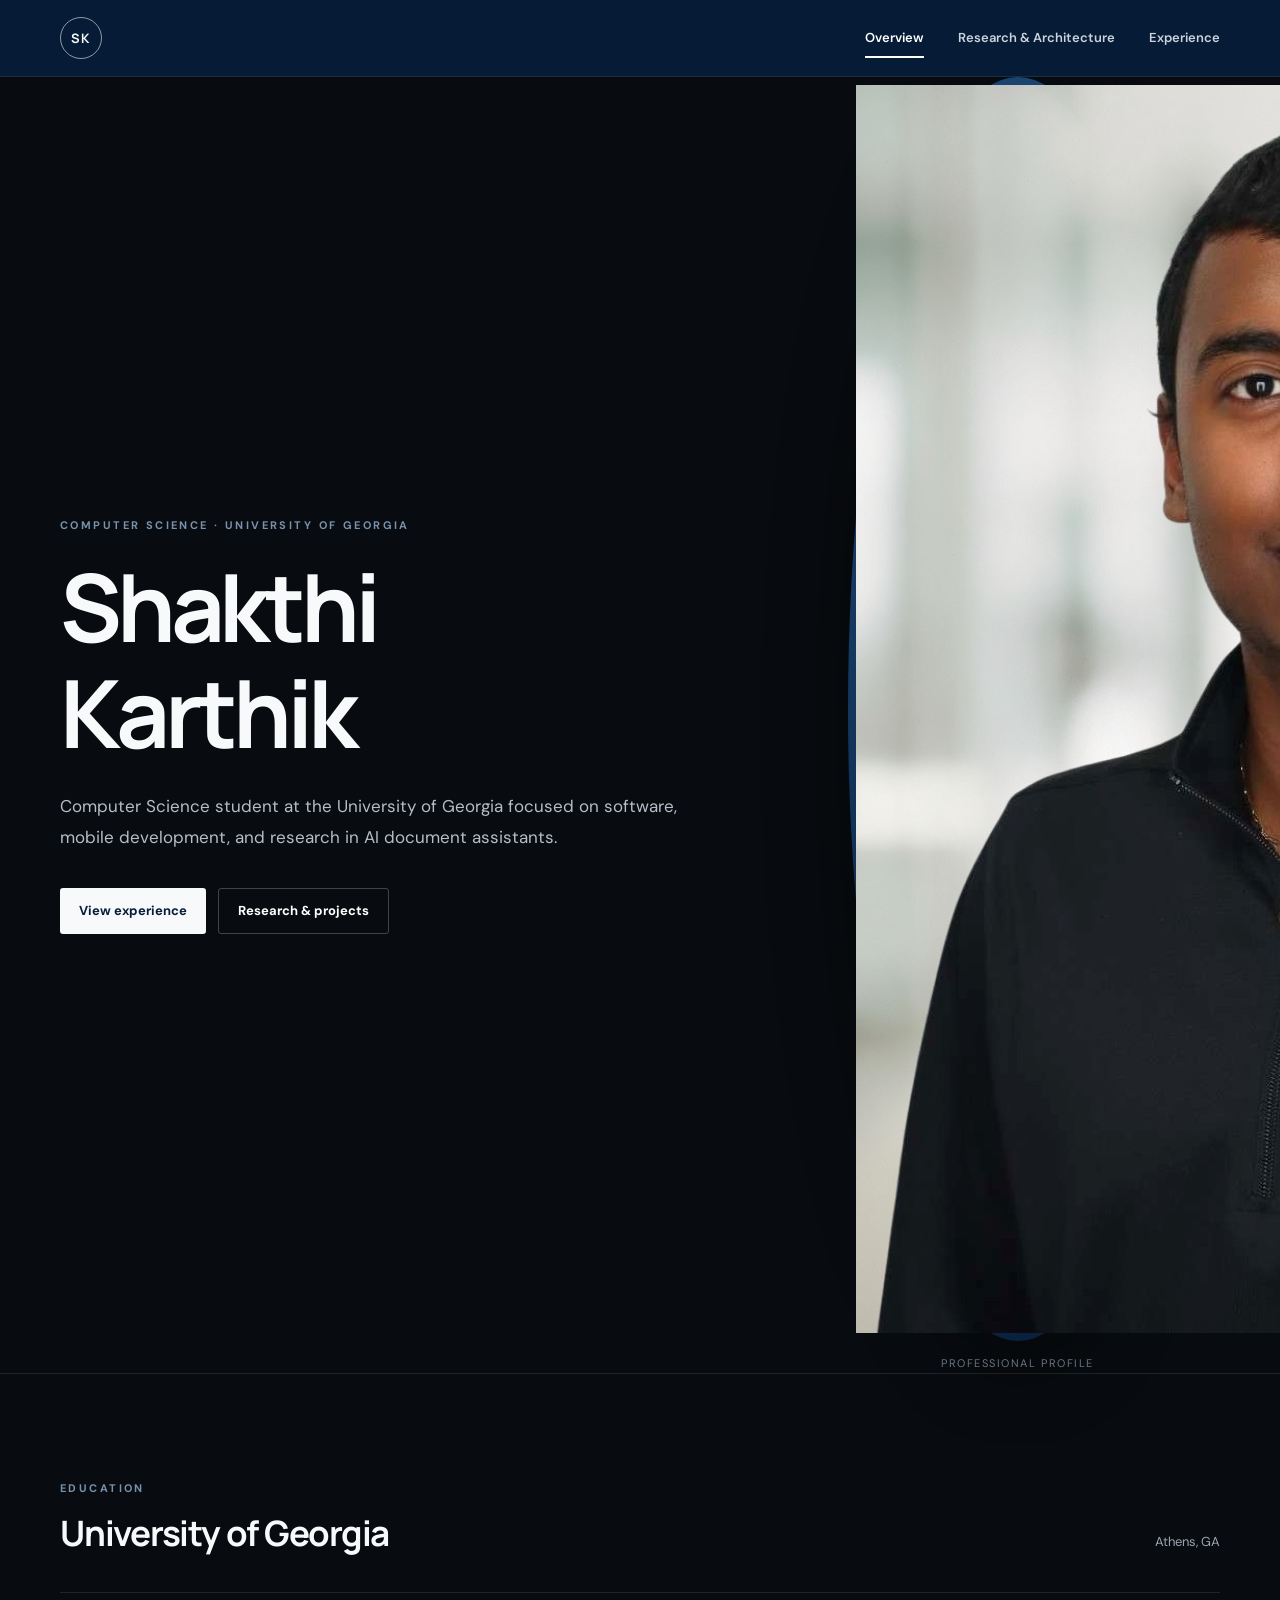
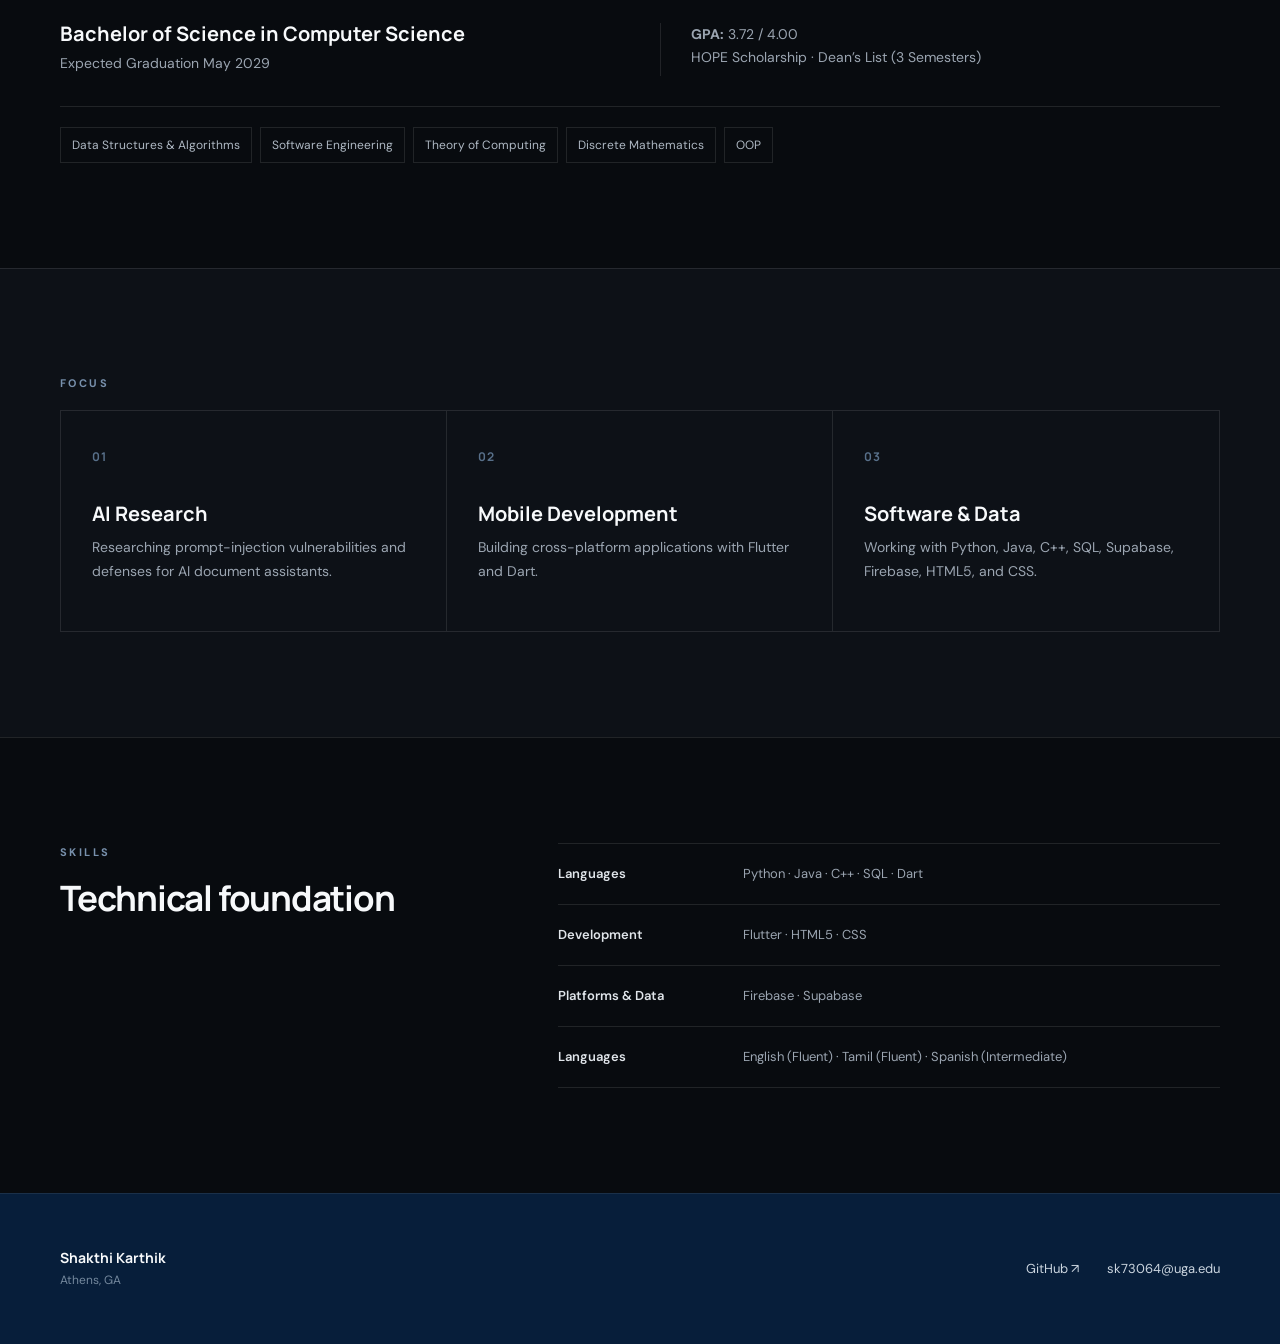
==== commit fd81289a: "Update index.html" ====
--- a/index.html
+++ b/index.html
@@ -5,6 +5,10 @@
   <meta name="viewport" content="width=device-width, initial-scale=1.0">
   <meta name="description" content="Shakthi Karthik — Computer Science portfolio.">
   <title>Shakthi Karthik | Overview</title>
+
+  <!-- Circular SVG Favicon with Initials -->
+  <link rel="icon" href="data:image/svg+xml,<svg xmlns='http://www.w3.org/2000/svg' viewBox='0 0 100 100'><circle cx='50' cy='50' r='50' fill='%23071e3a'/><text x='50%' y='55%' dominant-baseline='middle' text-anchor='middle' font-family='sans-serif' font-weight='bold' font-size='42' fill='%23f7f9fb'>SK</text></svg>">
+
   <link rel="stylesheet" href="styles.css">
 </head>
 <body>
@@ -34,9 +38,9 @@
         </div>
       </div>
 
-      <div class="portrait-wrap" aria-label="Profile image placeholder">
+      <div class="portrait-wrap">
         <div class="portrait">
-          <span>SK</span>
+          <img src="assets/cover.jpg" alt="Shakthi Karthik" class="portrait-img">
         </div>
         <p class="portrait-note">Professional profile</p>
       </div>
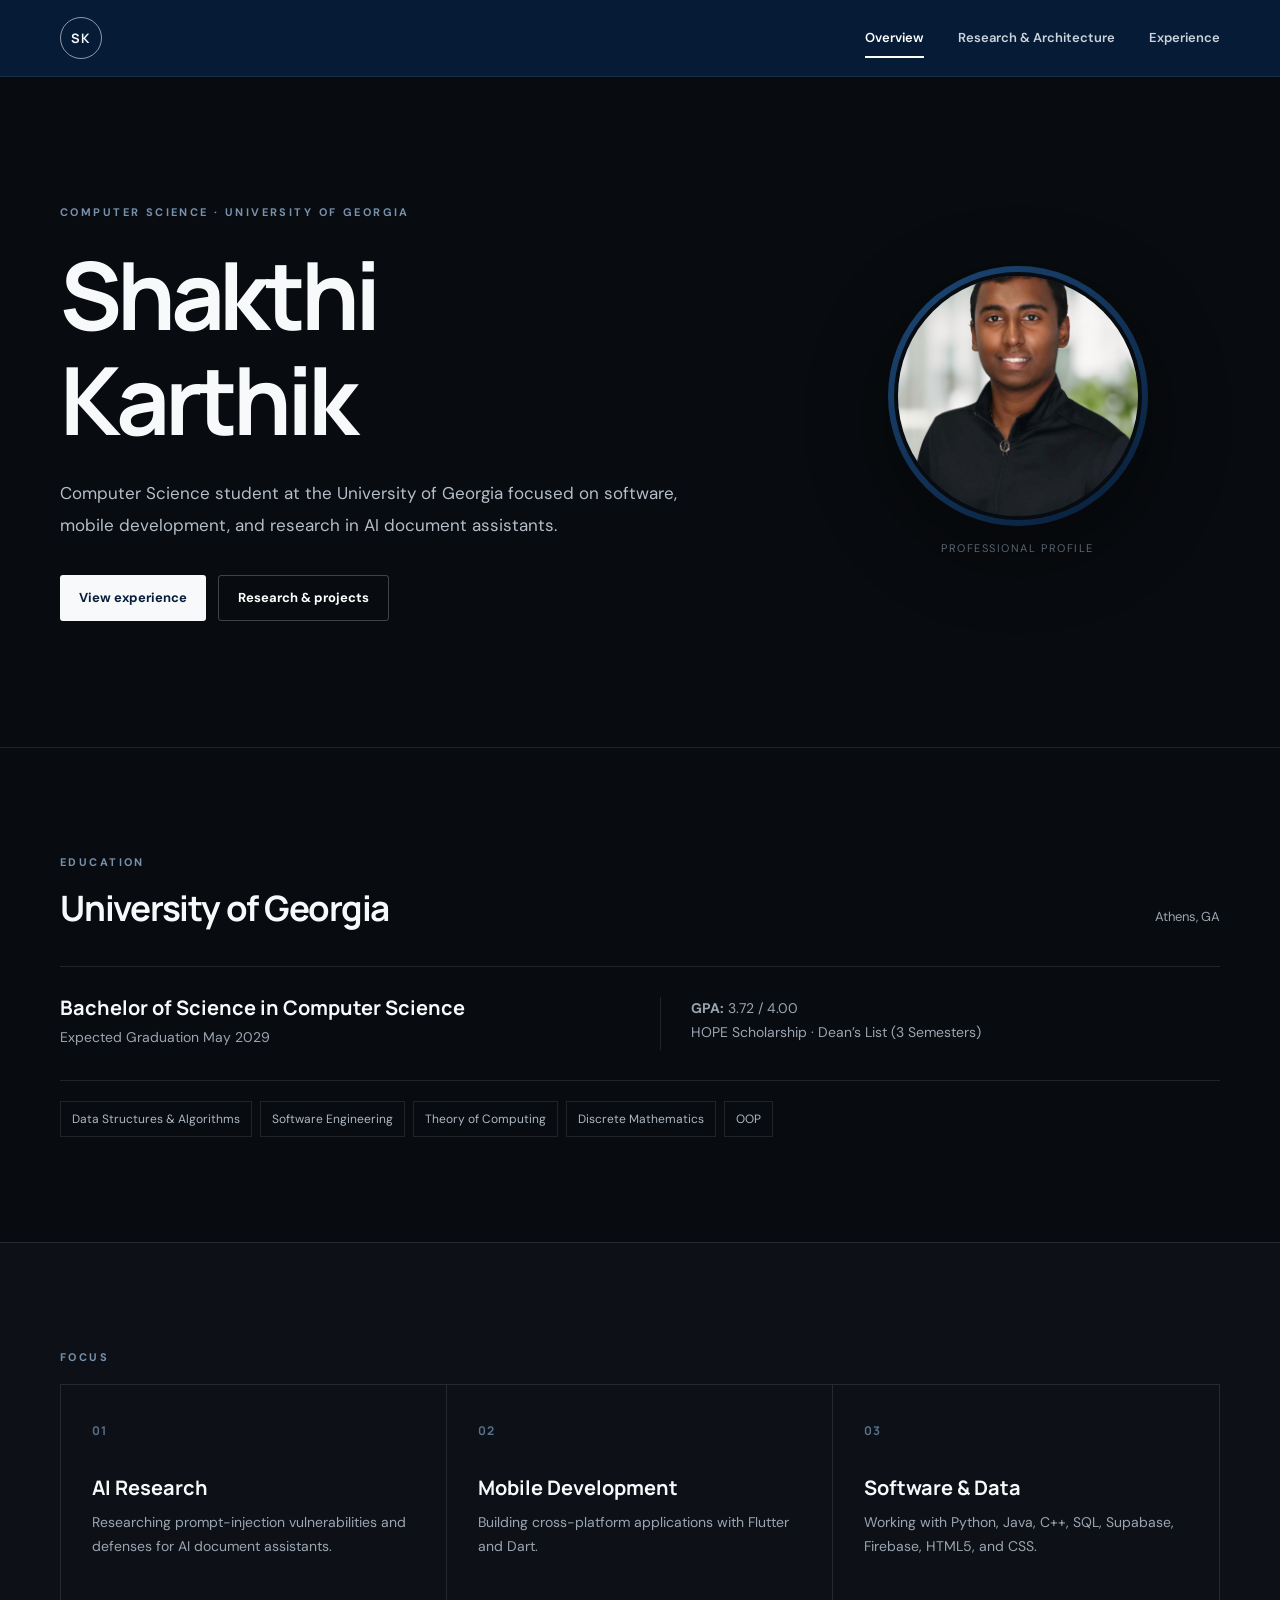
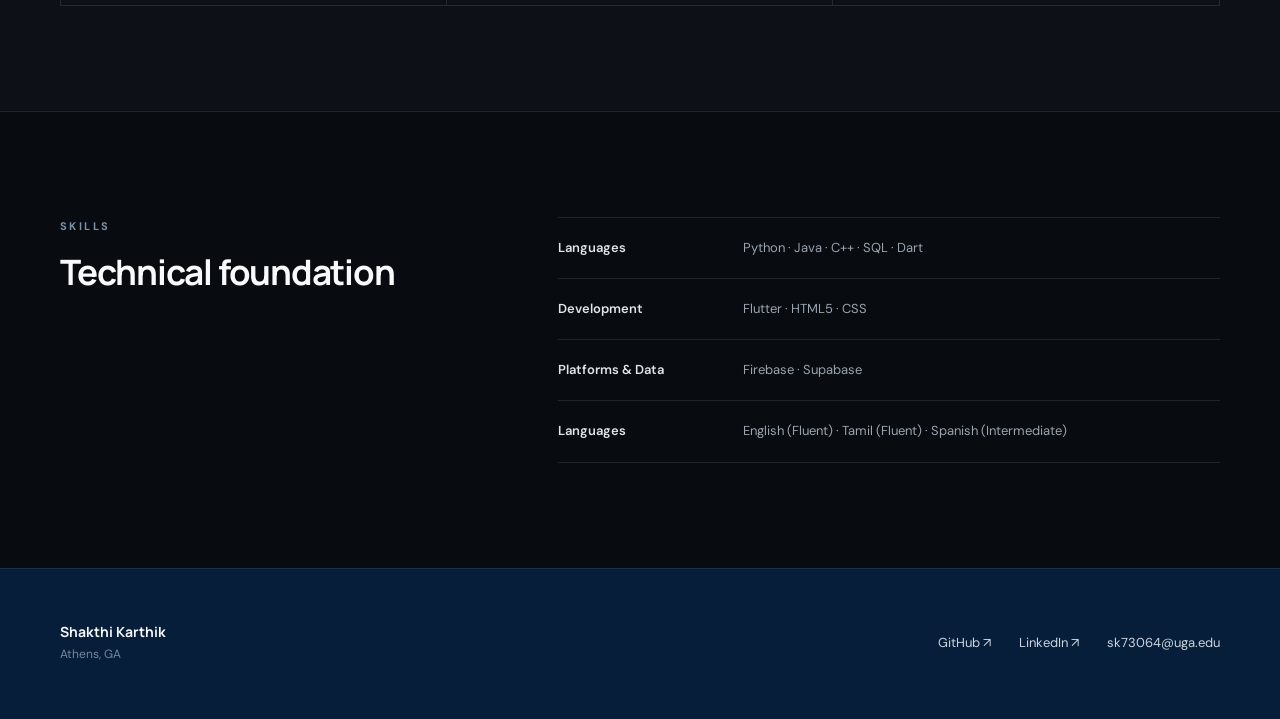
==== commit 380fcd6a: "Update index.html" ====
--- a/index.html
+++ b/index.html
@@ -114,7 +114,7 @@
     </section>
   </main>
 
-  <footer class="site-footer">
+ <footer class="site-footer">
     <div class="container footer-wrap">
       <div>
         <span class="footer-name">Shakthi Karthik</span>
@@ -122,6 +122,7 @@
       </div>
       <div class="footer-links">
         <a href="https://github.com/skarthikb-tech" target="_blank" rel="noopener noreferrer">GitHub ↗</a>
+        <a href="https://www.linkedin.com/in/YOUR-LINKEDIN-USERNAME" target="_blank" rel="noopener noreferrer">LinkedIn ↗</a>
         <a href="mailto:sk73064@uga.edu">sk73064@uga.edu</a>
       </div>
     </div>
--- a/styles.css
+++ b/styles.css
@@ -156,36 +156,28 @@
 .portrait-wrap { text-align: center; }
 
 .portrait {
-  width: min(340px, 75vw);
-  aspect-ratio: 1;
+  width: min(260px, 65vw);
+  height: min(260px, 65vw);
+  aspect-ratio: 1 / 1;
   margin-inline: auto;
   border-radius: 50%;
-  padding: 8px;
-  display: grid;
-  place-items: center;
+  padding: 6px;
   background: linear-gradient(145deg, #1c4775, #071e3a);
   box-shadow: 0 24px 80px rgba(0,0,0,.35);
-}
-
-.portrait::after {
-  content: "";
-  position: absolute;
-  width: 0;
-  height: 0;
-}
-
-.portrait span {
+  overflow: hidden;
+  position: relative;
+  box-sizing: border-box;
+}
+
+.portrait-img {
   width: 100%;
   height: 100%;
+  object-fit: cover;
+  object-position: center;
   border-radius: 50%;
-  border: 5px solid var(--black);
-  display: grid;
-  place-items: center;
-  background:
-    radial-gradient(circle at 50% 35%, #1c3550, #0d1722 62%, #080b0f);
-  color: #fff;
-  font: 700 clamp(48px, 7vw, 76px) "Manrope", sans-serif;
-  letter-spacing: -.05em;
+  border: 4px solid var(--black);
+  display: block;
+  box-sizing: border-box;
 }
 
 .portrait-note {
@@ -371,7 +363,7 @@
   .lead { margin-inline: auto; }
   .hero-actions { justify-content: center; }
   .portrait-wrap { order: -1; }
-  .portrait { width: 245px; }
+  .portrait { width: 200px; height: 200px; }
   .education-row, .skills-layout { grid-template-columns: 1fr; gap: 25px; }
   .education-details { padding: 20px 0 0; border-left: 0; border-top: 1px solid var(--line); }
   .focus-grid { grid-template-columns: 1fr; }
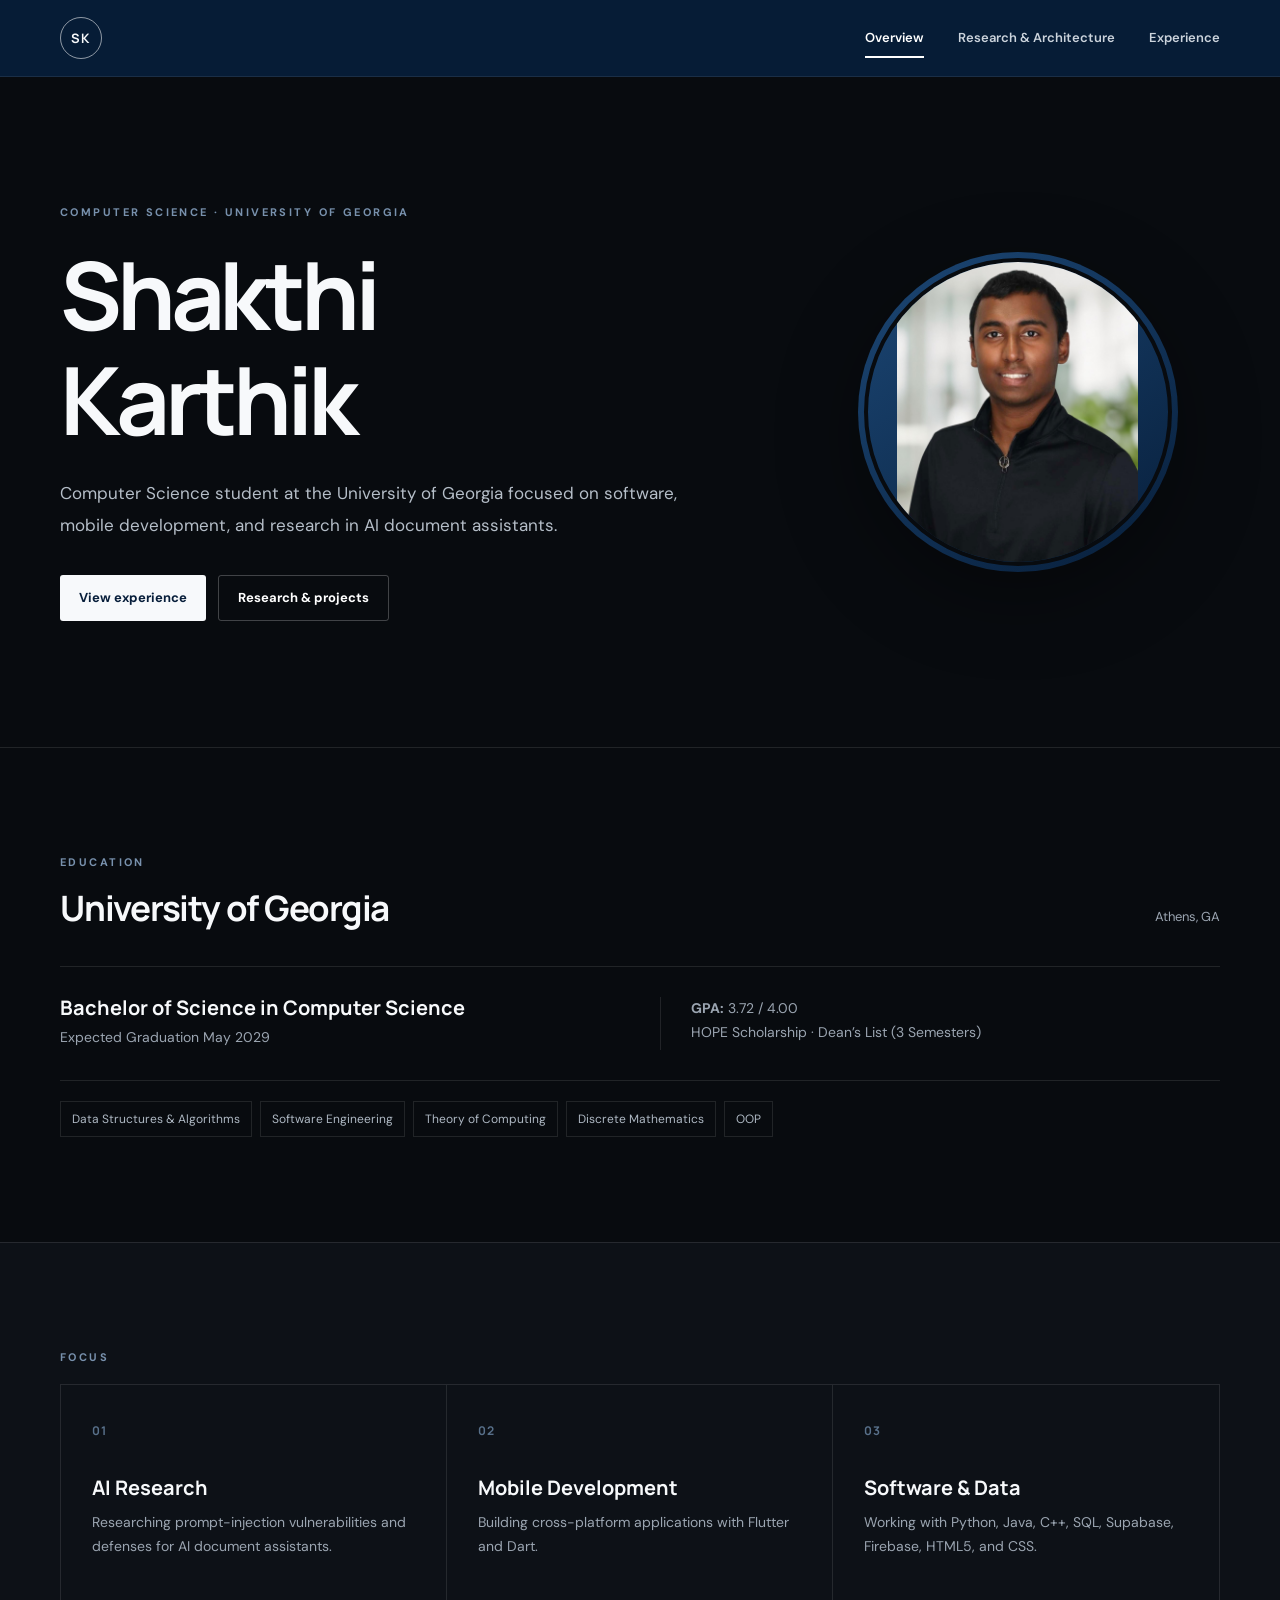
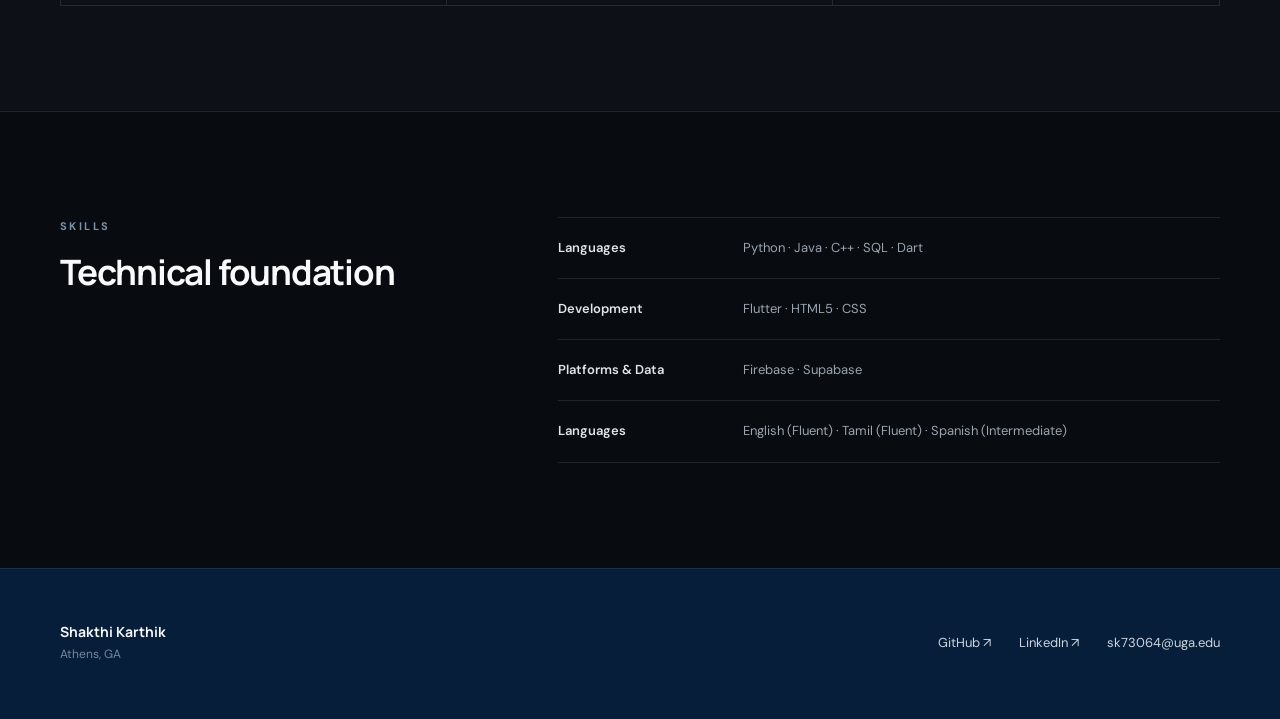
==== commit c018de3a: "Update index.html" ====
--- a/index.html
+++ b/index.html
@@ -42,7 +42,7 @@
         <div class="portrait">
           <img src="assets/cover.jpg" alt="Shakthi Karthik" class="portrait-img">
         </div>
-        <p class="portrait-note">Professional profile</p>
+        
       </div>
     </section>
 
--- a/styles.css
+++ b/styles.css
@@ -156,8 +156,8 @@
 .portrait-wrap { text-align: center; }
 
 .portrait {
-  width: min(260px, 65vw);
-  height: min(260px, 65vw);
+  width: min(320px, 75vw);
+  height: min(320px, 75vw);
   aspect-ratio: 1 / 1;
   margin-inline: auto;
   border-radius: 50%;
@@ -172,7 +172,7 @@
 .portrait-img {
   width: 100%;
   height: 100%;
-  object-fit: cover;
+  object-fit: contain; 
   object-position: center;
   border-radius: 50%;
   border: 4px solid var(--black);
@@ -363,7 +363,7 @@
   .lead { margin-inline: auto; }
   .hero-actions { justify-content: center; }
   .portrait-wrap { order: -1; }
-  .portrait { width: 200px; height: 200px; }
+  .portrait { width: 245px; height: 245px;}
   .education-row, .skills-layout { grid-template-columns: 1fr; gap: 25px; }
   .education-details { padding: 20px 0 0; border-left: 0; border-top: 1px solid var(--line); }
   .focus-grid { grid-template-columns: 1fr; }
